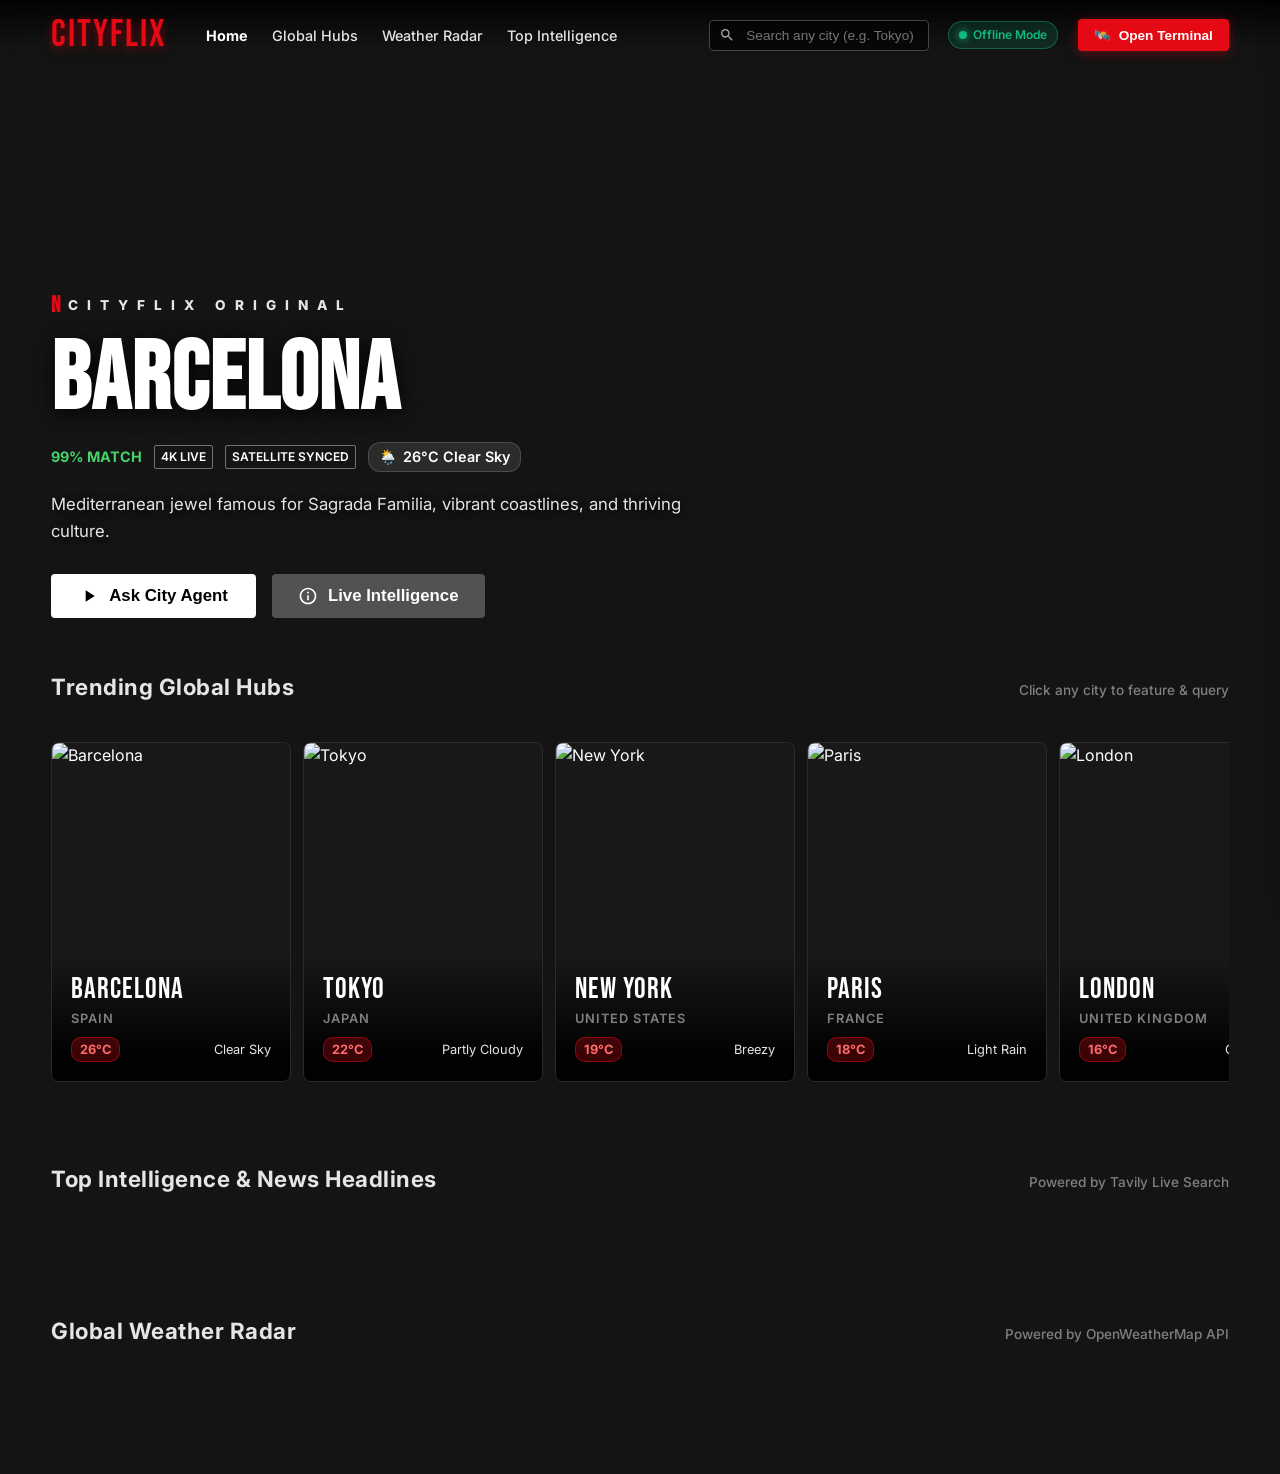
==== index.html @ 08694fcb "Initial commit: Cityflix Netflix-style UI and Agent with Vercel deployment support" ====
<!DOCTYPE html>
<html lang="en">
<head>
    <meta charset="UTF-8">
    <meta name="viewport" content="width=device-width, initial-scale=1.0">
    <title>Cityflix | Global City Intelligence</title>
    <meta name="description" content="Cinematic real-time global city intelligence powered by Groq, OpenWeather, and Tavily.">
    <link rel="stylesheet" href="style.css">
</head>
<body>

    <!-- ====================================================================
         Netflix Top Navigation Bar
         ==================================================================== -->
    <header class="navbar" id="navbar">
        <div class="nav-left">
            <a href="#" class="brand-logo" id="brandLogo">CITYFLIX</a>
            <ul class="nav-links">
                <li><a href="#hero" class="active" id="navHome">Home</a></li>
                <li><a href="#trending-section" id="navCities">Global Hubs</a></li>
                <li><a href="#weather-section" id="navWeather">Weather Radar</a></li>
                <li><a href="#news-section" id="navNews">Top Intelligence</a></li>
            </ul>
        </div>
        <div class="nav-right">
            <div class="search-box">
                <svg viewBox="0 0 24 24"><path d="M15.5 14h-.79l-.28-.27A6.471 6.471 0 0 0 16 9.5 6.5 6.5 0 1 0 9.5 16c1.61 0 3.09-.59 4.23-1.57l.27.28v.79l5 4.99L20.49 19l-4.99-5zm-6 0C7.01 14 5 11.99 5 9.5S7.01 5 9.5 5 14 7.01 14 9.5 11.99 14 9.5 14z"/></svg>
                <input type="text" id="citySearchInput" placeholder="Search any city (e.g. Tokyo)..." autocomplete="off">
            </div>

            <div class="api-status-badge" id="apiStatusBadge">
                <div class="status-dot"></div>
                <span id="apiStatusText">AI Agent Active</span>
            </div>

            <button class="agent-trigger-btn" id="openDrawerBtn">
                <span>🛰️</span>
                <span>Open Terminal</span>
            </button>
        </div>
    </header>

    <!-- ====================================================================
         Cinematic Hero Billboard
         ==================================================================== -->
    <section class="hero-billboard" id="hero">
        <div class="hero-vignette"></div>
        <div class="hero-content">
            <div class="hero-series-badge">
                <span class="red-n">N</span> C I T Y F L I X &nbsp; O R I G I N A L
            </div>
            <h1 class="hero-title" id="heroCityTitle">BARCELONA</h1>
            <div class="hero-meta">
                <span class="meta-match">99% MATCH</span>
                <span class="meta-tag">4K LIVE</span>
                <span class="meta-tag">SATELLITE SYNCED</span>
                <div class="meta-weather" id="heroWeatherBadge">
                    <span>🌦️</span>
                    <span id="heroWeatherText">26°C Clear Sky</span>
                </div>
            </div>
            <p class="hero-synopsis" id="heroSynopsis">
                Catalonia's vibrant capital bathed in Mediterranean sun. Discover live metropolitan weather updates, breaking sports and cultural news, and deep intelligence verified in real-time.
            </p>
            <div class="hero-buttons">
                <button class="btn-play" id="heroAskBtn">
                    <svg width="20" height="20" viewBox="0 0 24 24" fill="currentColor"><path d="M8 5v14l11-7z"/></svg>
                    <span>Ask City Agent</span>
                </button>
                <button class="btn-more-info" id="heroInfoBtn">
                    <svg width="20" height="20" viewBox="0 0 24 24" fill="currentColor"><path d="M11 7h2v2h-2zm0 4h2v6h-2zm1-9C6.48 2 2 6.48 2 12s4.48 10 10 10 10-4.48 10-10S17.52 2 12 2zm0 18c-4.41 0-8-3.59-8-8s3.59-8 8-8 8 3.59 8 8-3.59 8-8 8z"/></svg>
                    <span>Live Intelligence</span>
                </button>
            </div>
        </div>
    </section>

    <!-- ====================================================================
         Netflix Content Rows & Carousels
         ==================================================================== -->
    <main class="main-content">
        
        <!-- Row 1: Trending Global Hubs -->
        <section class="row-section" id="trending-section">
            <div class="row-header">
                <h2 class="row-title">Trending Global Hubs</h2>
                <span class="row-subtitle">Click any city to feature & query</span>
            </div>
            <div class="carousel-track" id="citiesCarousel">
                <!-- Dynamically generated or interactive cards -->
            </div>
        </section>

        <!-- Row 2: Live Intelligence Headlines -->
        <section class="row-section" id="news-section">
            <div class="row-header">
                <h2 class="row-title">Top Intelligence & News Headlines</h2>
                <span class="row-subtitle">Powered by Tavily Live Search</span>
            </div>
            <div class="carousel-track" id="newsCarousel">
                <!-- Dynamically populated news cards -->
            </div>
        </section>

        <!-- Row 3: Global Weather Radar -->
        <section class="row-section" id="weather-section">
            <div class="row-header">
                <h2 class="row-title">Global Weather Radar</h2>
                <span class="row-subtitle">Powered by OpenWeatherMap API</span>
            </div>
            <div class="carousel-track" id="weatherCarousel">
                <!-- Dynamically populated weather cards -->
            </div>
        </section>

    </main>

    <!-- ====================================================================
         Netflix Agent Terminal (Slide-over Drawer)
         ==================================================================== -->
    <div class="agent-drawer-overlay" id="drawerOverlay"></div>

    <aside class="agent-drawer" id="agentDrawer">
        <div class="drawer-header">
            <div class="drawer-title-group">
                <div style="font-size: 1.5rem;">🛰️</div>
                <div>
                    <h3>Cityflix Agent Terminal</h3>
                    <p>Powered by Groq gpt-oss-120b & LangChain</p>
                </div>
            </div>
            <button class="drawer-close-btn" id="closeDrawerBtn">&times;</button>
        </div>

        <div class="drawer-messages" id="drawerMessages">
            <div class="msg-row bot">
                <div class="msg-avatar bot">N</div>
                <div class="msg-bubble">
                    Welcome to <strong>Cityflix Terminal</strong>. I have real-time access to live weather sensors and global news intelligence.<br><br>
                    Ask me about any city in the world (e.g. <em>"What is the weather and top headlines in Tokyo?"</em>).
                </div>
            </div>
        </div>

        <!-- Human in the loop container for pending tool calls -->
        <div id="approvalContainer"></div>

        <div class="drawer-input-area">
            <form class="drawer-form" id="agentChatForm">
                <input type="text" id="agentInput" placeholder="Message Cityflix Agent..." autocomplete="off">
                <button type="submit" id="agentSendBtn">Send</button>
            </form>
        </div>
    </aside>

    <script src="app.js"></script>
</body>
</html>
---- style.css ----
/* ==========================================================================
   CITYFLIX - Modern Netflix-Style Dark Theme Design System
   ========================================================================== */

@import url('https://fonts.googleapis.com/css2?family=Bebas+Neue&family=Inter:wght@300;400;500;600;700;800&display=swap');

:root {
    --netflix-black: #141414;
    --netflix-dark: #0b0b0b;
    --netflix-card: #181818;
    --netflix-card-hover: #222222;
    --netflix-red: #E50914;
    --netflix-red-hover: #f40612;
    --netflix-gray: #808080;
    --netflix-light-gray: #e5e5e5;
    --netflix-border: #2a2a2a;
    --accent-glow: rgba(229, 9, 20, 0.4);
    --font-heading: 'Bebas Neue', Impact, sans-serif;
    --font-body: 'Inter', -apple-system, BlinkMacSystemFont, sans-serif;
}

* {
    box-sizing: border-box;
    margin: 0;
    padding: 0;
}

body {
    background-color: var(--netflix-black);
    color: #ffffff;
    font-family: var(--font-body);
    line-height: 1.5;
    overflow-x: hidden;
    -webkit-font-smoothing: antialiased;
}

/* Custom Sleek Scrollbar */
::-webkit-scrollbar {
    width: 8px;
    height: 8px;
}
::-webkit-scrollbar-track {
    background: #0f0f0f;
}
::-webkit-scrollbar-thumb {
    background: #2e2e2e;
    border-radius: 4px;
}
::-webkit-scrollbar-thumb:hover {
    background: var(--netflix-red);
}

/* ==========================================================================
   Navigation Bar
   ========================================================================== */
.navbar {
    position: fixed;
    top: 0;
    left: 0;
    width: 100%;
    height: 70px;
    padding: 0 4%;
    display: flex;
    align-items: center;
    justify-content: space-between;
    background: linear-gradient(180deg, rgba(0, 0, 0, 0.85) 0%, rgba(20, 20, 20, 0.4) 70%, transparent 100%);
    backdrop-filter: blur(12px);
    -webkit-backdrop-filter: blur(12px);
    z-index: 1000;
    transition: background 0.3s ease;
}

.navbar.scrolled {
    background-color: rgba(20, 20, 20, 0.96);
    box-shadow: 0 2px 20px rgba(0, 0, 0, 0.7);
}

.nav-left {
    display: flex;
    align-items: center;
    gap: 2.5rem;
}

.brand-logo {
    font-family: var(--font-heading);
    font-size: 2.4rem;
    letter-spacing: 2px;
    color: var(--netflix-red);
    text-shadow: 0 2px 10px rgba(229, 9, 20, 0.5);
    cursor: pointer;
    text-decoration: none;
    transition: transform 0.2s ease;
}

.brand-logo:hover {
    transform: scale(1.03);
}

.nav-links {
    display: flex;
    list-style: none;
    gap: 1.5rem;
}

.nav-links a {
    color: #e5e5e5;
    text-decoration: none;
    font-size: 0.9rem;
    font-weight: 500;
    transition: color 0.2s ease;
}

.nav-links a:hover,
.nav-links a.active {
    color: #ffffff;
    font-weight: 700;
}

.nav-right {
    display: flex;
    align-items: center;
    gap: 1.2rem;
}

.search-box {
    position: relative;
    display: flex;
    align-items: center;
}

.search-box input {
    background: rgba(0, 0, 0, 0.6);
    border: 1px solid #444;
    border-radius: 4px;
    padding: 7px 14px 7px 36px;
    color: #fff;
    font-size: 0.85rem;
    width: 220px;
    transition: all 0.3s ease;
}

.search-box input:focus {
    outline: none;
    border-color: var(--netflix-red);
    box-shadow: 0 0 10px rgba(229, 9, 20, 0.4);
    width: 280px;
}

.search-box svg {
    position: absolute;
    left: 10px;
    width: 16px;
    height: 16px;
    fill: #aaa;
}

.api-status-badge {
    display: flex;
    align-items: center;
    gap: 6px;
    font-size: 0.75rem;
    padding: 4px 10px;
    border-radius: 20px;
    background: rgba(16, 185, 129, 0.15);
    border: 1px solid rgba(16, 185, 129, 0.4);
    color: #10b981;
    font-weight: 600;
}

.status-dot {
    width: 8px;
    height: 8px;
    background-color: #10b981;
    border-radius: 50%;
    box-shadow: 0 0 8px #10b981;
    animation: pulse 2s infinite;
}

@keyframes pulse {
    0%, 100% { opacity: 1; }
    50% { opacity: 0.4; }
}

.agent-trigger-btn {
    display: flex;
    align-items: center;
    gap: 8px;
    background-color: var(--netflix-red);
    color: #fff;
    border: none;
    padding: 8px 16px;
    border-radius: 4px;
    font-weight: 700;
    font-size: 0.85rem;
    cursor: pointer;
    box-shadow: 0 2px 12px rgba(229, 9, 20, 0.4);
    transition: all 0.2s ease;
}

.agent-trigger-btn:hover {
    background-color: var(--netflix-red-hover);
    transform: scale(1.04);
}

/* ==========================================================================
   Hero Billboard Section
   ========================================================================== */
.hero-billboard {
    position: relative;
    height: 80vh;
    min-height: 550px;
    width: 100%;
    display: flex;
    align-items: flex-end;
    padding: 0 4% 8% 4%;
    background-size: cover;
    background-position: center;
    background-repeat: no-repeat;
    transition: background-image 0.6s ease-in-out;
}

.hero-vignette {
    position: absolute;
    top: 0;
    left: 0;
    width: 100%;
    height: 100%;
    background: linear-gradient(
        77deg,
        rgba(20, 20, 20, 0.95) 0%,
        rgba(20, 20, 20, 0.7) 45%,
        rgba(20, 20, 20, 0) 80%
    ),
    linear-gradient(
        0deg,
        #141414 0%,
        rgba(20, 20, 20, 0.4) 30%,
        transparent 100%
    );
    pointer-events: none;
}

.hero-content {
    position: relative;
    max-width: 650px;
    z-index: 10;
}

.hero-series-badge {
    display: inline-flex;
    align-items: center;
    gap: 8px;
    font-size: 0.85rem;
    font-weight: 800;
    letter-spacing: 3px;
    color: #e5e5e5;
    text-transform: uppercase;
    margin-bottom: 0.8rem;
}

.hero-series-badge span.red-n {
    color: var(--netflix-red);
    font-family: var(--font-heading);
    font-size: 1.4rem;
    letter-spacing: 0;
}

.hero-title {
    font-family: var(--font-heading);
    font-size: clamp(3.5rem, 8vw, 6rem);
    line-height: 0.95;
    letter-spacing: 1px;
    text-transform: uppercase;
    margin-bottom: 1rem;
    text-shadow: 0 4px 20px rgba(0, 0, 0, 0.9);
}

.hero-meta {
    display: flex;
    align-items: center;
    gap: 12px;
    margin-bottom: 1.2rem;
    font-size: 0.9rem;
    font-weight: 600;
}

.meta-match {
    color: #46d369;
    font-weight: 700;
}

.meta-tag {
    padding: 2px 6px;
    border: 1px solid rgba(255, 255, 255, 0.4);
    font-size: 0.75rem;
    border-radius: 2px;
    color: #fff;
}

.meta-weather {
    display: flex;
    align-items: center;
    gap: 6px;
    background: rgba(255, 255, 255, 0.1);
    padding: 3px 10px;
    border-radius: 12px;
    border: 1px solid rgba(255, 255, 255, 0.15);
}

.hero-synopsis {
    font-size: 1.05rem;
    line-height: 1.6;
    color: #e5e5e5;
    margin-bottom: 1.8rem;
    text-shadow: 0 2px 8px rgba(0, 0, 0, 0.8);
    display: -webkit-box;
    -webkit-line-clamp: 3;
    -webkit-box-orient: vertical;
    overflow: hidden;
}

.hero-buttons {
    display: flex;
    align-items: center;
    gap: 1rem;
}

.btn-play {
    display: inline-flex;
    align-items: center;
    gap: 10px;
    background-color: #ffffff;
    color: #000000;
    padding: 12px 28px;
    font-size: 1.05rem;
    font-weight: 700;
    border-radius: 4px;
    border: none;
    cursor: pointer;
    transition: all 0.2s ease;
}

.btn-play:hover {
    background-color: rgba(255, 255, 255, 0.8);
    transform: scale(1.03);
}

.btn-more-info {
    display: inline-flex;
    align-items: center;
    gap: 10px;
    background-color: rgba(109, 109, 110, 0.7);
    color: #ffffff;
    padding: 12px 26px;
    font-size: 1.05rem;
    font-weight: 600;
    border-radius: 4px;
    border: none;
    cursor: pointer;
    backdrop-filter: blur(8px);
    transition: all 0.2s ease;
}

.btn-more-info:hover {
    background-color: rgba(109, 109, 110, 0.4);
    transform: scale(1.03);
}

/* ==========================================================================
   Content Sections & Carousels
   ========================================================================== */
.main-content {
    position: relative;
    margin-top: -50px;
    z-index: 20;
    padding: 0 4% 4rem 4%;
    display: flex;
    flex-direction: column;
    gap: 3.5rem;
}

.row-section {
    position: relative;
}

.row-header {
    display: flex;
    align-items: baseline;
    justify-content: space-between;
    margin-bottom: 0.9rem;
}

.row-title {
    font-size: 1.4rem;
    font-weight: 700;
    color: #e5e5e5;
    letter-spacing: 0.5px;
}

.row-subtitle {
    font-size: 0.85rem;
    color: var(--netflix-gray);
    font-weight: 500;
}

/* Scroll Container */
.carousel-track {
    display: flex;
    gap: 12px;
    overflow-x: auto;
    overflow-y: hidden;
    padding: 1.5rem 0;
    scroll-behavior: smooth;
    scroll-snap-type: x mandatory;
    scrollbar-width: none;
}

.carousel-track::-webkit-scrollbar {
    display: none;
}

/* Netflix Poster Card */
.city-card {
    flex: 0 0 240px;
    height: 340px;
    position: relative;
    border-radius: 8px;
    overflow: hidden;
    background-color: var(--netflix-card);
    border: 1px solid var(--netflix-border);
    cursor: pointer;
    scroll-snap-align: start;
    transition: all 0.35s cubic-bezier(0.165, 0.84, 0.44, 1);
}

.city-card:hover {
    transform: scale(1.12) translateY(-10px);
    z-index: 50;
    box-shadow: 0 16px 36px rgba(0, 0, 0, 0.9), 0 0 20px rgba(229, 9, 20, 0.3);
    border-color: rgba(229, 9, 20, 0.6);
}

.city-card-img {
    width: 100%;
    height: 100%;
    object-fit: cover;
    transition: filter 0.3s ease;
}

.city-card:hover .city-card-img {
    filter: brightness(0.65);
}

.city-card-overlay {
    position: absolute;
    bottom: 0;
    left: 0;
    width: 100%;
    padding: 1.2rem;
    background: linear-gradient(180deg, transparent 0%, rgba(0, 0, 0, 0.95) 80%);
    display: flex;
    flex-direction: column;
    justify-content: flex-end;
}

.city-card-name {
    font-family: var(--font-heading);
    font-size: 1.8rem;
    letter-spacing: 1px;
    line-height: 1.1;
    color: #fff;
    margin-bottom: 4px;
}

.city-card-country {
    font-size: 0.8rem;
    color: var(--netflix-gray);
    font-weight: 600;
    text-transform: uppercase;
    letter-spacing: 1px;
    margin-bottom: 8px;
}

.city-card-stats {
    display: flex;
    align-items: center;
    justify-content: space-between;
    font-size: 0.8rem;
    color: #e5e5e5;
}

.card-temp-pill {
    background: rgba(229, 9, 20, 0.25);
    border: 1px solid rgba(229, 9, 20, 0.5);
    color: #ff6b6b;
    padding: 2px 8px;
    border-radius: 10px;
    font-weight: 700;
}

/* News Headline Card */
.news-card {
    flex: 0 0 320px;
    height: 200px;
    background: linear-gradient(145deg, #1f1f1f, #121212);
    border: 1px solid var(--netflix-border);
    border-radius: 8px;
    padding: 1.2rem;
    display: flex;
    flex-direction: column;
    justify-content: space-between;
    cursor: pointer;
    scroll-snap-align: start;
    transition: all 0.3s ease;
}

.news-card:hover {
    transform: translateY(-6px);
    border-color: var(--netflix-red);
    box-shadow: 0 10px 24px rgba(0, 0, 0, 0.7);
}

.news-card-badge {
    font-size: 0.75rem;
    color: var(--netflix-red);
    font-weight: 700;
    letter-spacing: 1px;
    text-transform: uppercase;
    display: flex;
    align-items: center;
    gap: 6px;
}

.news-card-title {
    font-size: 1.05rem;
    font-weight: 600;
    line-height: 1.4;
    color: #ffffff;
    display: -webkit-box;
    -webkit-line-clamp: 3;
    -webkit-box-orient: vertical;
    overflow: hidden;
}

.news-card-footer {
    display: flex;
    align-items: center;
    justify-content: space-between;
    font-size: 0.75rem;
    color: #888;
}

/* Weather Radar Cards */
.weather-card {
    flex: 0 0 280px;
    background: linear-gradient(145deg, #1b1b1b, #111111);
    border: 1px solid var(--netflix-border);
    border-radius: 8px;
    padding: 1.4rem;
    display: flex;
    flex-direction: column;
    gap: 12px;
    scroll-snap-align: start;
    transition: all 0.3s ease;
}

.weather-card:hover {
    border-color: #38bdf8;
    transform: translateY(-5px);
    box-shadow: 0 10px 25px rgba(56, 189, 248, 0.15);
}

.weather-header {
    display: flex;
    justify-content: space-between;
    align-items: center;
}

.weather-city {
    font-size: 1.2rem;
    font-weight: 700;
}

.weather-condition {
    font-size: 0.85rem;
    color: #94a3b8;
}

.weather-temp-huge {
    font-size: 2.6rem;
    font-weight: 800;
    line-height: 1;
    color: #ffffff;
}

.weather-details-grid {
    display: grid;
    grid-template-columns: 1fr 1fr;
    gap: 8px;
    font-size: 0.78rem;
    color: #888;
    margin-top: 4px;
    padding-top: 8px;
    border-top: 1px solid rgba(255, 255, 255, 0.08);
}

/* ==========================================================================
   Agent Terminal (Netflix Slide-Over Drawer)
   ========================================================================== */
.agent-drawer-overlay {
    position: fixed;
    top: 0;
    left: 0;
    width: 100%;
    height: 100%;
    background: rgba(0, 0, 0, 0.75);
    backdrop-filter: blur(8px);
    z-index: 2000;
    opacity: 0;
    visibility: hidden;
    transition: all 0.3s ease;
}

.agent-drawer-overlay.open {
    opacity: 1;
    visibility: visible;
}

.agent-drawer {
    position: fixed;
    top: 0;
    right: -580px;
    width: 540px;
    max-width: 95vw;
    height: 100%;
    background-color: #121212;
    border-left: 1px solid var(--netflix-border);
    box-shadow: -10px 0 35px rgba(0, 0, 0, 0.9);
    z-index: 2100;
    display: flex;
    flex-direction: column;
    transition: right 0.35s cubic-bezier(0.165, 0.84, 0.44, 1);
}

.agent-drawer.open {
    right: 0;
}

.drawer-header {
    padding: 1.2rem 1.6rem;
    border-bottom: 1px solid var(--netflix-border);
    display: flex;
    align-items: center;
    justify-content: space-between;
    background: rgba(20, 20, 20, 0.8);
}

.drawer-title-group {
    display: flex;
    align-items: center;
    gap: 12px;
}

.drawer-title-group h3 {
    font-size: 1.25rem;
    font-weight: 700;
    margin: 0;
}

.drawer-title-group p {
    font-size: 0.8rem;
    color: var(--netflix-gray);
    margin: 0;
}

.drawer-close-btn {
    background: none;
    border: none;
    color: #fff;
    font-size: 1.6rem;
    cursor: pointer;
    line-height: 1;
    transition: color 0.2s;
}

.drawer-close-btn:hover {
    color: var(--netflix-red);
}

/* Chat Messages Stream */
.drawer-messages {
    flex: 1;
    padding: 1.4rem;
    overflow-y: auto;
    display: flex;
    flex-direction: column;
    gap: 1.2rem;
}

.msg-row {
    display: flex;
    gap: 12px;
    max-width: 88%;
}

.msg-row.user {
    align-self: flex-end;
    flex-direction: row-reverse;
}

.msg-avatar {
    width: 34px;
    height: 34px;
    border-radius: 4px;
    display: flex;
    align-items: center;
    justify-content: center;
    font-weight: 800;
    font-size: 0.9rem;
    flex-shrink: 0;
}

.msg-avatar.bot {
    background-color: var(--netflix-red);
    color: #ffffff;
    font-family: var(--font-heading);
}

.msg-avatar.user {
    background-color: #3b82f6;
    color: #ffffff;
}

.msg-bubble {
    background-color: #1e1e1e;
    border: 1px solid var(--netflix-border);
    padding: 12px 16px;
    border-radius: 8px;
    font-size: 0.92rem;
    line-height: 1.6;
    color: #e5e5e5;
}

.msg-row.user .msg-bubble {
    background-color: #2b2b2b;
    border-color: #444;
    color: #ffffff;
}

.msg-bubble pre, .msg-bubble code {
    background: #111;
    padding: 2px 6px;
    border-radius: 4px;
    font-family: monospace;
    font-size: 0.85em;
}

/* Human-in-the-Loop Confirmation Card */
.approval-card {
    background: rgba(229, 9, 20, 0.08);
    border: 1px solid rgba(229, 9, 20, 0.5);
    border-radius: 8px;
    padding: 1.2rem;
    margin: 0.5rem 0;
    animation: fadeIn 0.3s ease;
}

@keyframes fadeIn {
    from { opacity: 0; transform: translateY(6px); }
    to { opacity: 1; transform: translateY(0); }
}

.approval-title {
    display: flex;
    align-items: center;
    gap: 8px;
    font-size: 0.95rem;
    font-weight: 700;
    color: var(--netflix-red);
    margin-bottom: 8px;
}

.approval-details {
    font-size: 0.85rem;
    color: #ccc;
    background: rgba(0, 0, 0, 0.4);
    padding: 8px 12px;
    border-radius: 4px;
    margin-bottom: 12px;
    font-family: monospace;
}

.approval-actions {
    display: flex;
    gap: 10px;
}

.btn-approve {
    background-color: var(--netflix-red);
    color: #fff;
    border: none;
    padding: 8px 16px;
    font-size: 0.85rem;
    font-weight: 700;
    border-radius: 4px;
    cursor: pointer;
    transition: background 0.2s;
}

.btn-approve:hover {
    background-color: var(--netflix-red-hover);
}

.btn-deny {
    background-color: #2e2e2e;
    color: #fff;
    border: none;
    padding: 8px 16px;
    font-size: 0.85rem;
    font-weight: 600;
    border-radius: 4px;
    cursor: pointer;
    transition: background 0.2s;
}

.btn-deny:hover {
    background-color: #3e3e3e;
}

/* Tool execution details card in message stream */
.tool-result-box {
    background: rgba(255, 255, 255, 0.04);
    border-left: 3px solid #38bdf8;
    padding: 8px 12px;
    border-radius: 0 4px 4px 0;
    font-size: 0.82rem;
    color: #94a3b8;
    margin: 6px 0;
}

/* Drawer Input Area */
.drawer-input-area {
    padding: 1.2rem 1.6rem;
    border-top: 1px solid var(--netflix-border);
    background: #181818;
}

.drawer-form {
    display: flex;
    gap: 10px;
}

.drawer-form input {
    flex: 1;
    background: #242424;
    border: 1px solid #383838;
    border-radius: 4px;
    padding: 12px 16px;
    color: #fff;
    font-size: 0.92rem;
    outline: none;
    transition: border 0.2s;
}

.drawer-form input:focus {
    border-color: var(--netflix-red);
}

.drawer-form button {
    background: var(--netflix-red);
    color: #fff;
    border: none;
    border-radius: 4px;
    padding: 0 20px;
    font-weight: 700;
    cursor: pointer;
    transition: background 0.2s;
}

.drawer-form button:hover {
    background: var(--netflix-red-hover);
}

/* Loading Dots Animation */
.typing-indicator {
    display: inline-flex;
    gap: 4px;
    align-items: center;
    padding: 6px 10px;
}

.typing-dot {
    width: 6px;
    height: 6px;
    background: #aaa;
    border-radius: 50%;
    animation: typingBounce 1.4s infinite ease-in-out both;
}

.typing-dot:nth-child(1) { animation-delay: -0.32s; }
.typing-dot:nth-child(2) { animation-delay: -0.16s; }

@keyframes typingBounce {
    0%, 80%, 100% { transform: scale(0); }
    40% { transform: scale(1); }
}

/* Responsive adjustments */
@media (max-width: 768px) {
    .nav-links { display: none; }
    .search-box input { width: 140px; }
    .search-box input:focus { width: 180px; }
    .hero-title { font-size: 3.2rem; }
    .agent-drawer { width: 100%; right: -100%; }
}
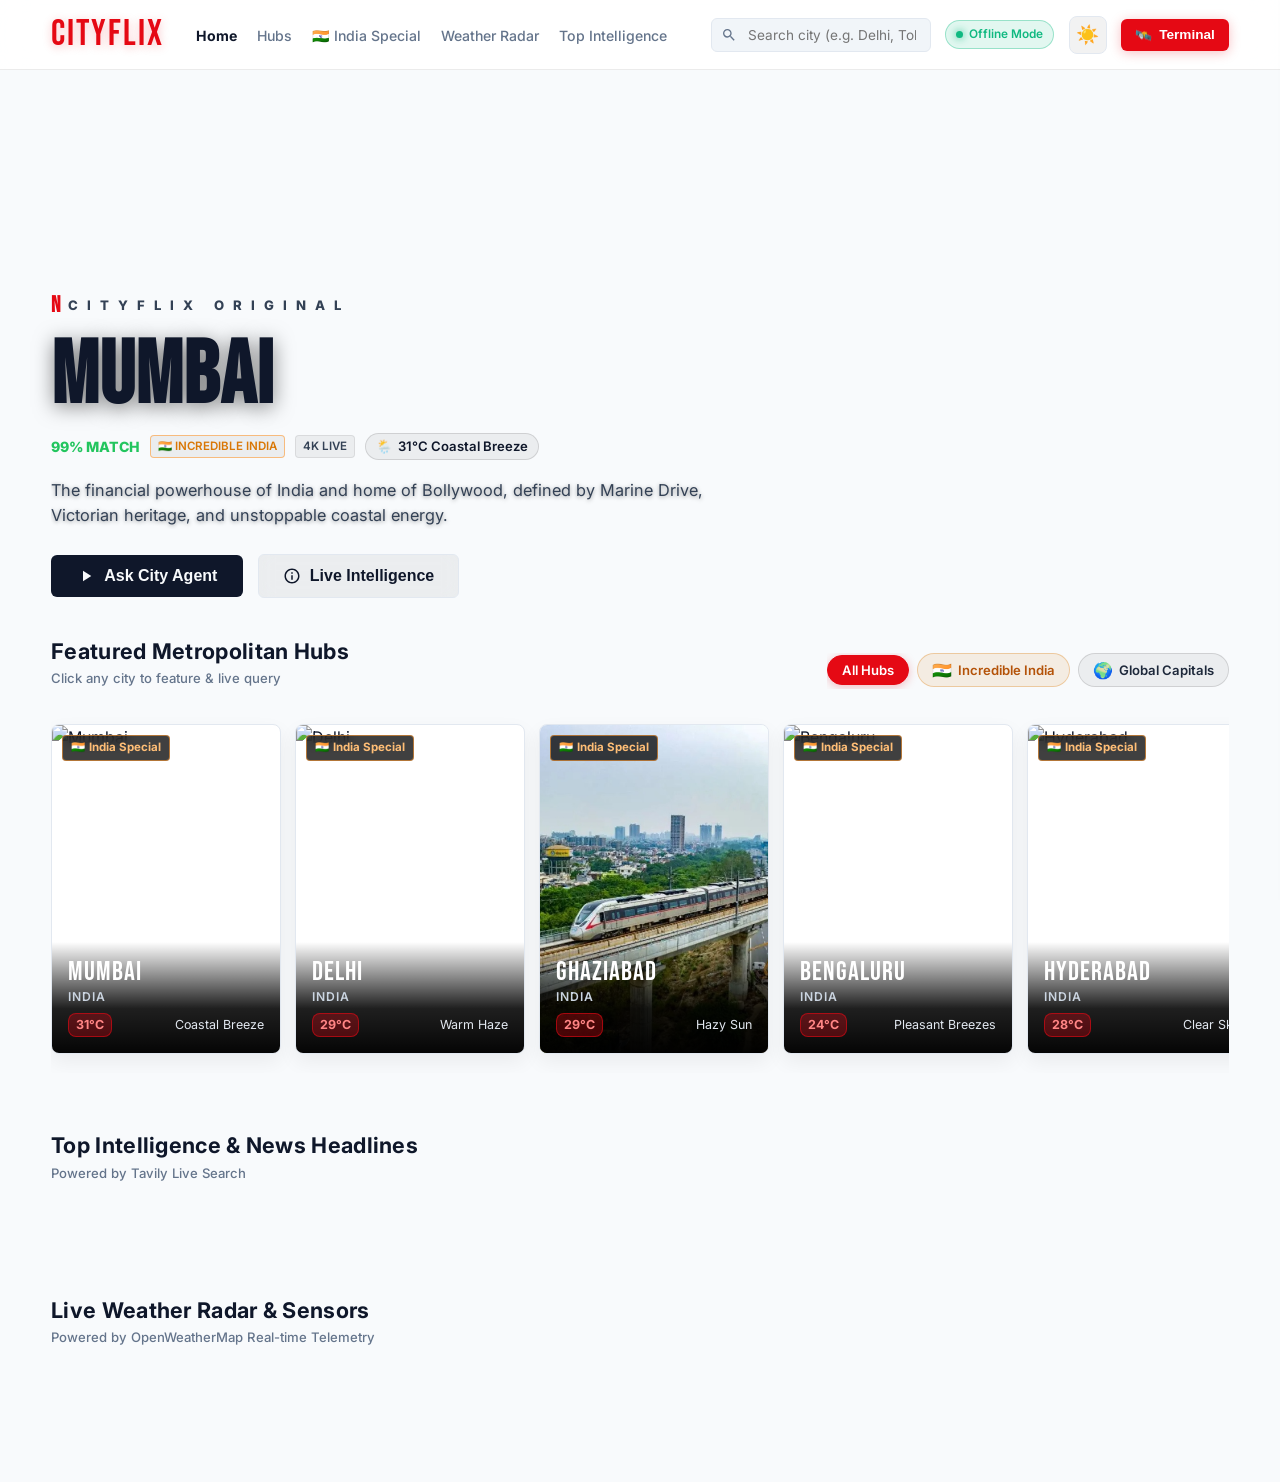
==== commit ceeb1c5e: "Add Ghaziabad with RRTS image, dark/light mode toggle, mobile & tablet responsiveness, and Indian ci" ====
--- a/index.html
+++ b/index.html
@@ -1,10 +1,28 @@
 <!DOCTYPE html>
-<html lang="en">
+<html lang="en" data-theme="dark">
 <head>
     <meta charset="UTF-8">
-    <meta name="viewport" content="width=device-width, initial-scale=1.0">
-    <title>Cityflix | Global City Intelligence</title>
-    <meta name="description" content="Cinematic real-time global city intelligence powered by Groq, OpenWeather, and Tavily.">
+    <meta name="viewport" content="width=device-width, initial-scale=1.0, viewport-fit=cover">
+    <title>Cityflix | Global & Indian City Intelligence</title>
+    <meta name="description" content="Cinematic real-time global and Indian city intelligence powered by Groq, OpenWeather, and Tavily.">
+    <meta name="color-scheme" content="dark light">
+    <meta name="theme-color" content="#141414" id="metaThemeColor">
+    <script>
+        // Immediate theme restoration to prevent FOUC
+        (function() {
+            try {
+                var savedTheme = localStorage.getItem("cityflix_theme");
+                if (!savedTheme) {
+                    savedTheme = window.matchMedia && window.matchMedia("(prefers-color-scheme: light)").matches ? "light" : "dark";
+                }
+                document.documentElement.setAttribute("data-theme", savedTheme);
+                var metaColor = document.getElementById("metaThemeColor");
+                if (metaColor) {
+                    metaColor.setAttribute("content", savedTheme === "light" ? "#f8fafc" : "#141414");
+                }
+            } catch (e) {}
+        })();
+    </script>
     <link rel="stylesheet" href="style.css">
 </head>
 <body>
@@ -17,25 +35,35 @@
             <a href="#" class="brand-logo" id="brandLogo">CITYFLIX</a>
             <ul class="nav-links">
                 <li><a href="#hero" class="active" id="navHome">Home</a></li>
-                <li><a href="#trending-section" id="navCities">Global Hubs</a></li>
+                <li><a href="#trending-section" id="navCities">Hubs</a></li>
+                <li><a href="#trending-section" id="navIndia" data-filter-click="india">🇮🇳 India Special</a></li>
                 <li><a href="#weather-section" id="navWeather">Weather Radar</a></li>
                 <li><a href="#news-section" id="navNews">Top Intelligence</a></li>
             </ul>
         </div>
         <div class="nav-right">
-            <div class="search-box">
-                <svg viewBox="0 0 24 24"><path d="M15.5 14h-.79l-.28-.27A6.471 6.471 0 0 0 16 9.5 6.5 6.5 0 1 0 9.5 16c1.61 0 3.09-.59 4.23-1.57l.27.28v.79l5 4.99L20.49 19l-4.99-5zm-6 0C7.01 14 5 11.99 5 9.5S7.01 5 9.5 5 14 7.01 14 9.5 11.99 14 9.5 14z"/></svg>
-                <input type="text" id="citySearchInput" placeholder="Search any city (e.g. Tokyo)..." autocomplete="off">
-            </div>
-
-            <div class="api-status-badge" id="apiStatusBadge">
+            <div class="search-box" id="searchBoxWrapper">
+                <svg viewBox="0 0 24 24" aria-hidden="true"><path d="M15.5 14h-.79l-.28-.27A6.471 6.471 0 0 0 16 9.5 6.5 6.5 0 1 0 9.5 16c1.61 0 3.09-.59 4.23-1.57l.27.28v.79l5 4.99L20.49 19l-4.99-5zm-6 0C7.01 14 5 11.99 5 9.5S7.01 5 9.5 5 14 7.01 14 9.5 11.99 14 9.5 14z"/></svg>
+                <input type="text" id="citySearchInput" placeholder="Search city (e.g. Delhi, Tokyo)..." autocomplete="off" aria-label="Search city">
+            </div>
+
+            <div class="api-status-badge" id="apiStatusBadge" title="Backend Agent Connectivity">
                 <div class="status-dot"></div>
                 <span id="apiStatusText">AI Agent Active</span>
             </div>
 
-            <button class="agent-trigger-btn" id="openDrawerBtn">
+            <!-- Dark / Light Mode Toggle Button -->
+            <button class="theme-toggle-btn" id="themeToggleBtn" aria-label="Toggle dark and light mode" title="Switch between Dark and Light mode">
+                <div class="theme-icon-track">
+                    <span class="theme-icon moon-icon">🌙</span>
+                    <span class="theme-icon sun-icon">☀️</span>
+                </div>
+            </button>
+
+            <!-- Agent Terminal Trigger -->
+            <button class="agent-trigger-btn" id="openDrawerBtn" aria-label="Open AI Terminal">
                 <span>🛰️</span>
-                <span>Open Terminal</span>
+                <span class="btn-text">Terminal</span>
             </button>
         </div>
     </header>
@@ -52,8 +80,8 @@
             <h1 class="hero-title" id="heroCityTitle">BARCELONA</h1>
             <div class="hero-meta">
                 <span class="meta-match">99% MATCH</span>
+                <span class="meta-tag" id="heroRegionTag">GLOBAL HUB</span>
                 <span class="meta-tag">4K LIVE</span>
-                <span class="meta-tag">SATELLITE SYNCED</span>
                 <div class="meta-weather" id="heroWeatherBadge">
                     <span>🌦️</span>
                     <span id="heroWeatherText">26°C Clear Sky</span>
@@ -64,11 +92,11 @@
             </p>
             <div class="hero-buttons">
                 <button class="btn-play" id="heroAskBtn">
-                    <svg width="20" height="20" viewBox="0 0 24 24" fill="currentColor"><path d="M8 5v14l11-7z"/></svg>
+                    <svg width="18" height="18" viewBox="0 0 24 24" fill="currentColor"><path d="M8 5v14l11-7z"/></svg>
                     <span>Ask City Agent</span>
                 </button>
                 <button class="btn-more-info" id="heroInfoBtn">
-                    <svg width="20" height="20" viewBox="0 0 24 24" fill="currentColor"><path d="M11 7h2v2h-2zm0 4h2v6h-2zm1-9C6.48 2 2 6.48 2 12s4.48 10 10 10 10-4.48 10-10S17.52 2 12 2zm0 18c-4.41 0-8-3.59-8-8s3.59-8 8-8 8 3.59 8 8-3.59 8-8 8z"/></svg>
+                    <svg width="18" height="18" viewBox="0 0 24 24" fill="currentColor"><path d="M11 7h2v2h-2zm0 4h2v6h-2zm1-9C6.48 2 2 6.48 2 12s4.48 10 10 10 10-4.48 10-10S17.52 2 12 2zm0 18c-4.41 0-8-3.59-8-8s3.59-8 8-8 8 3.59 8 8-3.59 8-8 8z"/></svg>
                     <span>Live Intelligence</span>
                 </button>
             </div>
@@ -80,64 +108,120 @@
          ==================================================================== -->
     <main class="main-content">
         
-        <!-- Row 1: Trending Global Hubs -->
+        <!-- Row 1: Featured Hubs with Category Filter -->
         <section class="row-section" id="trending-section">
             <div class="row-header">
-                <h2 class="row-title">Trending Global Hubs</h2>
-                <span class="row-subtitle">Click any city to feature & query</span>
-            </div>
-            <div class="carousel-track" id="citiesCarousel">
-                <!-- Dynamically generated or interactive cards -->
+                <div class="row-header-title-group">
+                    <h2 class="row-title" id="trendingRowTitle">Featured Metropolitan Hubs</h2>
+                    <span class="row-subtitle">Click any city to feature & live query</span>
+                </div>
+
+                <!-- Indian & Global Filter Pills -->
+                <div class="category-tabs" id="cityCategoryTabs" role="tablist" aria-label="City categories">
+                    <button class="category-tab active" data-category="all" role="tab" aria-selected="true">All Hubs</button>
+                    <button class="category-tab india-tab" data-category="india" role="tab" aria-selected="false">
+                        <span class="tab-flag">🇮🇳</span> Incredible India
+                    </button>
+                    <button class="category-tab" data-category="global" role="tab" aria-selected="false">
+                        <span class="tab-flag">🌍</span> Global Capitals
+                    </button>
+                </div>
+            </div>
+
+            <div class="carousel-wrapper">
+                <button class="carousel-nav-btn prev" id="citiesCarouselPrev" aria-label="Previous cities">&#8249;</button>
+                <div class="carousel-track" id="citiesCarousel" tabindex="0" role="region" aria-label="City Hubs">
+                    <!-- Dynamically generated interactive cards -->
+                </div>
+                <button class="carousel-nav-btn next" id="citiesCarouselNext" aria-label="Next cities">&#8250;</button>
             </div>
         </section>
 
         <!-- Row 2: Live Intelligence Headlines -->
         <section class="row-section" id="news-section">
             <div class="row-header">
-                <h2 class="row-title">Top Intelligence & News Headlines</h2>
-                <span class="row-subtitle">Powered by Tavily Live Search</span>
-            </div>
-            <div class="carousel-track" id="newsCarousel">
-                <!-- Dynamically populated news cards -->
+                <div class="row-header-title-group">
+                    <h2 class="row-title">Top Intelligence & News Headlines</h2>
+                    <span class="row-subtitle">Powered by Tavily Live Search</span>
+                </div>
+            </div>
+            <div class="carousel-wrapper">
+                <button class="carousel-nav-btn prev" id="newsCarouselPrev" aria-label="Previous headlines">&#8249;</button>
+                <div class="carousel-track" id="newsCarousel" tabindex="0" role="region" aria-label="News Headlines">
+                    <!-- Dynamically populated news cards -->
+                </div>
+                <button class="carousel-nav-btn next" id="newsCarouselNext" aria-label="Next headlines">&#8250;</button>
             </div>
         </section>
 
         <!-- Row 3: Global Weather Radar -->
         <section class="row-section" id="weather-section">
             <div class="row-header">
-                <h2 class="row-title">Global Weather Radar</h2>
-                <span class="row-subtitle">Powered by OpenWeatherMap API</span>
-            </div>
-            <div class="carousel-track" id="weatherCarousel">
-                <!-- Dynamically populated weather cards -->
+                <div class="row-header-title-group">
+                    <h2 class="row-title">Live Weather Radar & Sensors</h2>
+                    <span class="row-subtitle">Powered by OpenWeatherMap Real-time Telemetry</span>
+                </div>
+            </div>
+            <div class="carousel-wrapper">
+                <button class="carousel-nav-btn prev" id="weatherCarouselPrev" aria-label="Previous weather">&#8249;</button>
+                <div class="carousel-track" id="weatherCarousel" tabindex="0" role="region" aria-label="Weather Radar">
+                    <!-- Dynamically populated weather cards -->
+                </div>
+                <button class="carousel-nav-btn next" id="weatherCarouselNext" aria-label="Next weather">&#8250;</button>
             </div>
         </section>
 
     </main>
 
     <!-- ====================================================================
+         Mobile Bottom Navigation Bar (App Experience)
+         ==================================================================== -->
+    <nav class="mobile-bottom-nav" id="mobileBottomNav" aria-label="Mobile Navigation">
+        <a href="#hero" class="mob-nav-item active" id="mobNavHome">
+            <span class="mob-icon">🏠</span>
+            <span class="mob-label">Home</span>
+        </a>
+        <a href="#trending-section" class="mob-nav-item" id="mobNavIndia">
+            <span class="mob-icon">🇮🇳</span>
+            <span class="mob-label">India</span>
+        </a>
+        <a href="#trending-section" class="mob-nav-item" id="mobNavHubs">
+            <span class="mob-icon">🌐</span>
+            <span class="mob-label">Hubs</span>
+        </a>
+        <a href="#weather-section" class="mob-nav-item" id="mobNavWeather">
+            <span class="mob-icon">🌦️</span>
+            <span class="mob-label">Radar</span>
+        </a>
+        <button class="mob-nav-item mob-terminal-btn" id="mobNavTerminal">
+            <span class="mob-icon">🛰️</span>
+            <span class="mob-label">Terminal</span>
+        </button>
+    </nav>
+
+    <!-- ====================================================================
          Netflix Agent Terminal (Slide-over Drawer)
          ==================================================================== -->
     <div class="agent-drawer-overlay" id="drawerOverlay"></div>
 
-    <aside class="agent-drawer" id="agentDrawer">
+    <aside class="agent-drawer" id="agentDrawer" role="dialog" aria-modal="true" aria-labelledby="drawerTitle">
         <div class="drawer-header">
             <div class="drawer-title-group">
-                <div style="font-size: 1.5rem;">🛰️</div>
+                <div class="drawer-icon">🛰️</div>
                 <div>
-                    <h3>Cityflix Agent Terminal</h3>
-                    <p>Powered by Groq gpt-oss-120b & LangChain</p>
-                </div>
-            </div>
-            <button class="drawer-close-btn" id="closeDrawerBtn">&times;</button>
+                    <h3 id="drawerTitle">Cityflix Terminal</h3>
+                    <p>Groq gpt-oss-120b & LangChain Intelligence</p>
+                </div>
+            </div>
+            <button class="drawer-close-btn" id="closeDrawerBtn" aria-label="Close Agent Terminal">&times;</button>
         </div>
 
         <div class="drawer-messages" id="drawerMessages">
             <div class="msg-row bot">
                 <div class="msg-avatar bot">N</div>
                 <div class="msg-bubble">
-                    Welcome to <strong>Cityflix Terminal</strong>. I have real-time access to live weather sensors and global news intelligence.<br><br>
-                    Ask me about any city in the world (e.g. <em>"What is the weather and top headlines in Tokyo?"</em>).
+                    Welcome to <strong>Cityflix Terminal</strong>. I have real-time access to live weather telemetry and global news intelligence.<br><br>
+                    Ask me about any city in India or across the globe (e.g. <em>"What is the weather and latest tech news in Bengaluru?"</em> or <em>"Provide a live briefing on Delhi"</em>).
                 </div>
             </div>
         </div>
@@ -147,7 +231,7 @@
 
         <div class="drawer-input-area">
             <form class="drawer-form" id="agentChatForm">
-                <input type="text" id="agentInput" placeholder="Message Cityflix Agent..." autocomplete="off">
+                <input type="text" id="agentInput" placeholder="Message Cityflix Agent..." autocomplete="off" aria-label="Chat input">
                 <button type="submit" id="agentSendBtn">Send</button>
             </form>
         </div>
--- a/style.css
+++ b/style.css
@@ -1,49 +1,162 @@
 /* ==========================================================================
-   CITYFLIX - Modern Netflix-Style Dark Theme Design System
+   CITYFLIX - Cinematic Intelligence Design System
+   Modern Netflix-Style Dark / Light Theme with Full Mobile & Tablet Responsiveness
    ========================================================================== */
 
 @import url('https://fonts.googleapis.com/css2?family=Bebas+Neue&family=Inter:wght@300;400;500;600;700;800&display=swap');
 
-:root {
-    --netflix-black: #141414;
-    --netflix-dark: #0b0b0b;
-    --netflix-card: #181818;
-    --netflix-card-hover: #222222;
+/* ==========================================================================
+   Theme Color Tokens
+   ========================================================================== */
+:root, [data-theme="dark"] {
+    --color-scheme: dark;
     --netflix-red: #E50914;
     --netflix-red-hover: #f40612;
-    --netflix-gray: #808080;
-    --netflix-light-gray: #e5e5e5;
-    --netflix-border: #2a2a2a;
-    --accent-glow: rgba(229, 9, 20, 0.4);
-    --font-heading: 'Bebas Neue', Impact, sans-serif;
-    --font-body: 'Inter', -apple-system, BlinkMacSystemFont, sans-serif;
-}
-
-* {
+    --netflix-red-subtle: rgba(229, 9, 20, 0.15);
+    --netflix-red-glow: rgba(229, 9, 20, 0.45);
+    
+    --bg-primary: #141414;
+    --bg-secondary: #0e0e0e;
+    --bg-card: #181818;
+    --bg-card-hover: #222222;
+    --bg-card-gradient: linear-gradient(145deg, #1f1f1f, #121212);
+    --bg-weather-gradient: linear-gradient(145deg, #1a1e26, #10141b);
+    --bg-navbar: rgba(20, 20, 20, 0.85);
+    --bg-navbar-scrolled: rgba(18, 18, 18, 0.98);
+    --bg-drawer: #121212;
+    --bg-drawer-header: rgba(20, 20, 20, 0.95);
+    --bg-input: #202020;
+    
+    --text-primary: #ffffff;
+    --text-secondary: #e5e5e5;
+    --text-muted: #94a3b8;
+    --text-subtle: #64748b;
+    
+    --border-color: #2a2a2a;
+    --border-light: rgba(255, 255, 255, 0.12);
+    --border-highlight: rgba(229, 9, 20, 0.5);
+    
+    --pill-bg: rgba(255, 255, 255, 0.08);
+    --pill-border: rgba(255, 255, 255, 0.15);
+    --pill-text: #e2e8f0;
+    
+    --hero-vignette-1: linear-gradient(77deg, rgba(20, 20, 20, 0.95) 0%, rgba(20, 20, 20, 0.72) 48%, rgba(20, 20, 20, 0.15) 85%);
+    --hero-vignette-2: linear-gradient(0deg, #141414 0%, rgba(20, 20, 20, 0.5) 30%, transparent 100%);
+    
+    --card-shadow: 0 14px 28px rgba(0, 0, 0, 0.8);
+    --card-shadow-hover: 0 20px 40px rgba(0, 0, 0, 0.95);
+    --bubble-bot-bg: #1e1e1e;
+    --bubble-bot-text: #f1f5f9;
+    --bubble-user-bg: #2a2d34;
+    --bubble-user-text: #ffffff;
+    
+    --scrollbar-thumb: #2f2f2f;
+    --scrollbar-track: #0f0f0f;
+    
+    --india-accent: #ff9933;
+    --india-green: #138808;
+    --india-pill-bg: rgba(255, 153, 51, 0.12);
+    --india-pill-border: rgba(255, 153, 51, 0.35);
+    --india-pill-text: #ffb066;
+    
+    --bottom-nav-bg: rgba(18, 18, 18, 0.92);
+}
+
+[data-theme="light"] {
+    --color-scheme: light;
+    --netflix-red: #E50914;
+    --netflix-red-hover: #c40811;
+    --netflix-red-subtle: rgba(229, 9, 20, 0.08);
+    --netflix-red-glow: rgba(229, 9, 20, 0.25);
+    
+    --bg-primary: #f8fafc;
+    --bg-secondary: #ffffff;
+    --bg-card: #ffffff;
+    --bg-card-hover: #f1f5f9;
+    --bg-card-gradient: linear-gradient(145deg, #ffffff, #f8fafc);
+    --bg-weather-gradient: linear-gradient(145deg, #ffffff, #f0f7ff);
+    --bg-navbar: rgba(255, 255, 255, 0.88);
+    --bg-navbar-scrolled: rgba(255, 255, 255, 0.98);
+    --bg-drawer: #ffffff;
+    --bg-drawer-header: rgba(248, 250, 252, 0.95);
+    --bg-input: #f1f5f9;
+    
+    --text-primary: #0f172a;
+    --text-secondary: #334155;
+    --text-muted: #64748b;
+    --text-subtle: #94a3b8;
+    
+    --border-color: #e2e8f0;
+    --border-light: rgba(0, 0, 0, 0.08);
+    --border-highlight: rgba(229, 9, 20, 0.4);
+    
+    --pill-bg: rgba(0, 0, 0, 0.05);
+    --pill-border: rgba(0, 0, 0, 0.12);
+    --pill-text: #1e293b;
+    
+    --hero-vignette-1: linear-gradient(77deg, rgba(248, 250, 252, 0.97) 0%, rgba(248, 250, 252, 0.85) 50%, rgba(248, 250, 252, 0.25) 85%);
+    --hero-vignette-2: linear-gradient(0deg, #f8fafc 0%, rgba(248, 250, 252, 0.6) 35%, transparent 100%);
+    
+    --card-shadow: 0 8px 20px rgba(0, 0, 0, 0.06);
+    --card-shadow-hover: 0 16px 32px rgba(0, 0, 0, 0.12);
+    --bubble-bot-bg: #f1f5f9;
+    --bubble-bot-text: #0f172a;
+    --bubble-user-bg: #e2e8f0;
+    --bubble-user-text: #0f172a;
+    
+    --scrollbar-thumb: #cbd5e1;
+    --scrollbar-track: #f8fafc;
+    
+    --india-accent: #d97706;
+    --india-green: #15803d;
+    --india-pill-bg: rgba(217, 119, 6, 0.1);
+    --india-pill-border: rgba(217, 119, 6, 0.3);
+    --india-pill-text: #b45309;
+    
+    --bottom-nav-bg: rgba(255, 255, 255, 0.94);
+}
+
+/* ==========================================================================
+   CSS Reset & Base Rules
+   ========================================================================== */
+*, *::before, *::after {
     box-sizing: border-box;
     margin: 0;
     padding: 0;
 }
 
+:root {
+    --font-heading: 'Bebas Neue', Impact, sans-serif;
+    --font-body: 'Inter', -apple-system, BlinkMacSystemFont, 'Segoe UI', Roboto, sans-serif;
+}
+
+html {
+    scroll-behavior: smooth;
+    color-scheme: var(--color-scheme);
+}
+
 body {
-    background-color: var(--netflix-black);
-    color: #ffffff;
+    background-color: var(--bg-primary);
+    color: var(--text-primary);
     font-family: var(--font-body);
     line-height: 1.5;
     overflow-x: hidden;
     -webkit-font-smoothing: antialiased;
-}
-
-/* Custom Sleek Scrollbar */
+    -moz-osx-font-smoothing: grayscale;
+    transition: background-color 0.3s ease, color 0.3s ease;
+    padding-bottom: env(safe-area-inset-bottom);
+}
+
+/* Custom Scrollbar */
 ::-webkit-scrollbar {
     width: 8px;
     height: 8px;
 }
 ::-webkit-scrollbar-track {
-    background: #0f0f0f;
+    background: var(--scrollbar-track);
 }
 ::-webkit-scrollbar-thumb {
-    background: #2e2e2e;
+    background: var(--scrollbar-thumb);
     border-radius: 4px;
 }
 ::-webkit-scrollbar-thumb:hover {
@@ -51,7 +164,7 @@
 }
 
 /* ==========================================================================
-   Navigation Bar
+   Netflix Top Navigation Bar
    ========================================================================== */
 .navbar {
     position: fixed;
@@ -63,65 +176,72 @@
     display: flex;
     align-items: center;
     justify-content: space-between;
-    background: linear-gradient(180deg, rgba(0, 0, 0, 0.85) 0%, rgba(20, 20, 20, 0.4) 70%, transparent 100%);
-    backdrop-filter: blur(12px);
-    -webkit-backdrop-filter: blur(12px);
+    background: var(--bg-navbar);
+    backdrop-filter: blur(16px);
+    -webkit-backdrop-filter: blur(16px);
     z-index: 1000;
-    transition: background 0.3s ease;
+    transition: background-color 0.3s ease, box-shadow 0.3s ease, height 0.3s ease;
+    border-bottom: 1px solid var(--border-light);
 }
 
 .navbar.scrolled {
-    background-color: rgba(20, 20, 20, 0.96);
-    box-shadow: 0 2px 20px rgba(0, 0, 0, 0.7);
+    background-color: var(--bg-navbar-scrolled);
+    box-shadow: 0 4px 24px rgba(0, 0, 0, 0.4);
+    height: 64px;
 }
 
 .nav-left {
     display: flex;
     align-items: center;
-    gap: 2.5rem;
+    gap: 2rem;
 }
 
 .brand-logo {
     font-family: var(--font-heading);
-    font-size: 2.4rem;
+    font-size: 2.3rem;
     letter-spacing: 2px;
     color: var(--netflix-red);
-    text-shadow: 0 2px 10px rgba(229, 9, 20, 0.5);
+    text-shadow: 0 2px 10px var(--netflix-red-glow);
     cursor: pointer;
     text-decoration: none;
     transition: transform 0.2s ease;
+    white-space: nowrap;
+    user-select: none;
 }
 
 .brand-logo:hover {
-    transform: scale(1.03);
+    transform: scale(1.04);
 }
 
 .nav-links {
     display: flex;
     list-style: none;
-    gap: 1.5rem;
+    gap: 1.25rem;
+    align-items: center;
 }
 
 .nav-links a {
-    color: #e5e5e5;
+    color: var(--text-muted);
     text-decoration: none;
-    font-size: 0.9rem;
+    font-size: 0.88rem;
     font-weight: 500;
-    transition: color 0.2s ease;
+    transition: color 0.2s ease, font-weight 0.2s ease;
+    white-space: nowrap;
 }
 
 .nav-links a:hover,
 .nav-links a.active {
-    color: #ffffff;
+    color: var(--text-primary);
     font-weight: 700;
 }
 
 .nav-right {
     display: flex;
     align-items: center;
-    gap: 1.2rem;
-}
-
+    gap: 0.9rem;
+}
+
+/* Search Box */
 .search-box {
     position: relative;
     display: flex;
@@ -129,21 +249,22 @@
 }
 
 .search-box input {
-    background: rgba(0, 0, 0, 0.6);
-    border: 1px solid #444;
-    border-radius: 4px;
-    padding: 7px 14px 7px 36px;
-    color: #fff;
+    background: var(--bg-input);
+    border: 1px solid var(--border-color);
+    border-radius: 6px;
+    padding: 8px 14px 8px 36px;
+    color: var(--text-primary);
     font-size: 0.85rem;
     width: 220px;
-    transition: all 0.3s ease;
+    transition: all 0.25s ease;
+    font-family: var(--font-body);
 }
 
 .search-box input:focus {
     outline: none;
     border-color: var(--netflix-red);
-    box-shadow: 0 0 10px rgba(229, 9, 20, 0.4);
-    width: 280px;
+    box-shadow: 0 0 12px var(--netflix-red-glow);
+    width: 270px;
 }
 
 .search-box svg {
@@ -151,50 +272,103 @@
     left: 10px;
     width: 16px;
     height: 16px;
-    fill: #aaa;
-}
-
+    fill: var(--text-muted);
+    pointer-events: none;
+}
+
+/* Status Badge */
 .api-status-badge {
     display: flex;
     align-items: center;
     gap: 6px;
-    font-size: 0.75rem;
-    padding: 4px 10px;
+    font-size: 0.74rem;
+    padding: 5px 10px;
     border-radius: 20px;
-    background: rgba(16, 185, 129, 0.15);
-    border: 1px solid rgba(16, 185, 129, 0.4);
+    background: rgba(16, 185, 129, 0.12);
+    border: 1px solid rgba(16, 185, 129, 0.35);
     color: #10b981;
     font-weight: 600;
+    white-space: nowrap;
 }
 
 .status-dot {
-    width: 8px;
-    height: 8px;
+    width: 7px;
+    height: 7px;
     background-color: #10b981;
     border-radius: 50%;
     box-shadow: 0 0 8px #10b981;
-    animation: pulse 2s infinite;
-}
-
-@keyframes pulse {
-    0%, 100% { opacity: 1; }
-    50% { opacity: 0.4; }
-}
-
+    animation: pulseDot 2s infinite;
+}
+
+@keyframes pulseDot {
+    0%, 100% { opacity: 1; transform: scale(1); }
+    50% { opacity: 0.4; transform: scale(0.85); }
+}
+
+/* Theme Toggle Button */
+.theme-toggle-btn {
+    display: flex;
+    align-items: center;
+    justify-content: center;
+    width: 38px;
+    height: 38px;
+    background: var(--pill-bg);
+    border: 1px solid var(--border-color);
+    border-radius: 8px;
+    color: var(--text-primary);
+    cursor: pointer;
+    transition: all 0.2s ease;
+    padding: 0;
+    position: relative;
+    overflow: hidden;
+}
+
+.theme-toggle-btn:hover {
+    background: var(--pill-border);
+    border-color: var(--text-muted);
+    transform: scale(1.05);
+}
+
+.theme-icon-track {
+    display: flex;
+    align-items: center;
+    justify-content: center;
+    font-size: 1.15rem;
+    transition: transform 0.3s cubic-bezier(0.175, 0.885, 0.32, 1.275);
+}
+
+[data-theme="dark"] .theme-toggle-btn .sun-icon {
+    display: none;
+}
+
+[data-theme="dark"] .theme-toggle-btn .moon-icon {
+    display: inline-block;
+}
+
+[data-theme="light"] .theme-toggle-btn .sun-icon {
+    display: inline-block;
+}
+
+[data-theme="light"] .theme-toggle-btn .moon-icon {
+    display: none;
+}
+
+/* Agent Terminal Trigger Button */
 .agent-trigger-btn {
     display: flex;
     align-items: center;
-    gap: 8px;
+    gap: 7px;
     background-color: var(--netflix-red);
-    color: #fff;
+    color: #ffffff;
     border: none;
-    padding: 8px 16px;
-    border-radius: 4px;
+    padding: 8px 14px;
+    border-radius: 6px;
     font-weight: 700;
     font-size: 0.85rem;
     cursor: pointer;
-    box-shadow: 0 2px 12px rgba(229, 9, 20, 0.4);
+    box-shadow: 0 2px 12px var(--netflix-red-glow);
     transition: all 0.2s ease;
+    white-space: nowrap;
 }
 
 .agent-trigger-btn:hover {
@@ -207,14 +381,13 @@
    ========================================================================== */
 .hero-billboard {
     position: relative;
-    height: 80vh;
-    min-height: 550px;
+    min-height: 75vh;
     width: 100%;
     display: flex;
     align-items: flex-end;
-    padding: 0 4% 8% 4%;
+    padding: 100px 4% 6% 4%;
     background-size: cover;
-    background-position: center;
+    background-position: center 25%;
     background-repeat: no-repeat;
     transition: background-image 0.6s ease-in-out;
 }
@@ -225,24 +398,14 @@
     left: 0;
     width: 100%;
     height: 100%;
-    background: linear-gradient(
-        77deg,
-        rgba(20, 20, 20, 0.95) 0%,
-        rgba(20, 20, 20, 0.7) 45%,
-        rgba(20, 20, 20, 0) 80%
-    ),
-    linear-gradient(
-        0deg,
-        #141414 0%,
-        rgba(20, 20, 20, 0.4) 30%,
-        transparent 100%
-    );
+    background: var(--hero-vignette-1), var(--hero-vignette-2);
     pointer-events: none;
+    transition: background 0.3s ease;
 }
 
 .hero-content {
     position: relative;
-    max-width: 650px;
+    max-width: 680px;
     z-index: 10;
 }
 
@@ -250,12 +413,12 @@
     display: inline-flex;
     align-items: center;
     gap: 8px;
-    font-size: 0.85rem;
+    font-size: 0.82rem;
     font-weight: 800;
     letter-spacing: 3px;
-    color: #e5e5e5;
+    color: var(--text-secondary);
     text-transform: uppercase;
-    margin-bottom: 0.8rem;
+    margin-bottom: 0.75rem;
 }
 
 .hero-series-badge span.red-n {
@@ -267,102 +430,109 @@
 
 .hero-title {
     font-family: var(--font-heading);
-    font-size: clamp(3.5rem, 8vw, 6rem);
+    font-size: clamp(2.8rem, 7vw, 5.5rem);
     line-height: 0.95;
     letter-spacing: 1px;
     text-transform: uppercase;
-    margin-bottom: 1rem;
-    text-shadow: 0 4px 20px rgba(0, 0, 0, 0.9);
+    margin-bottom: 0.9rem;
+    color: var(--text-primary);
+    text-shadow: 0 4px 20px rgba(0, 0, 0, 0.5);
+    word-break: break-word;
 }
 
 .hero-meta {
     display: flex;
     align-items: center;
-    gap: 12px;
-    margin-bottom: 1.2rem;
-    font-size: 0.9rem;
+    flex-wrap: wrap;
+    gap: 10px;
+    margin-bottom: 1.1rem;
+    font-size: 0.88rem;
     font-weight: 600;
 }
 
 .meta-match {
-    color: #46d369;
-    font-weight: 700;
+    color: #22c55e;
+    font-weight: 800;
 }
 
 .meta-tag {
-    padding: 2px 6px;
-    border: 1px solid rgba(255, 255, 255, 0.4);
-    font-size: 0.75rem;
-    border-radius: 2px;
-    color: #fff;
+    padding: 2px 7px;
+    border: 1px solid var(--border-light);
+    font-size: 0.72rem;
+    border-radius: 4px;
+    color: var(--text-secondary);
+    background: var(--pill-bg);
 }
 
 .meta-weather {
-    display: flex;
+    display: inline-flex;
     align-items: center;
     gap: 6px;
-    background: rgba(255, 255, 255, 0.1);
+    background: var(--pill-bg);
     padding: 3px 10px;
-    border-radius: 12px;
-    border: 1px solid rgba(255, 255, 255, 0.15);
+    border-radius: 14px;
+    border: 1px solid var(--pill-border);
+    font-size: 0.82rem;
+    color: var(--text-primary);
 }
 
 .hero-synopsis {
-    font-size: 1.05rem;
-    line-height: 1.6;
-    color: #e5e5e5;
-    margin-bottom: 1.8rem;
-    text-shadow: 0 2px 8px rgba(0, 0, 0, 0.8);
+    font-size: 1.02rem;
+    line-height: 1.55;
+    color: var(--text-secondary);
+    margin-bottom: 1.6rem;
     display: -webkit-box;
     -webkit-line-clamp: 3;
     -webkit-box-orient: vertical;
     overflow: hidden;
+    text-shadow: 0 1px 4px rgba(0, 0, 0, 0.4);
 }
 
 .hero-buttons {
     display: flex;
     align-items: center;
-    gap: 1rem;
+    flex-wrap: wrap;
+    gap: 0.9rem;
 }
 
 .btn-play {
     display: inline-flex;
     align-items: center;
-    gap: 10px;
-    background-color: #ffffff;
-    color: #000000;
-    padding: 12px 28px;
-    font-size: 1.05rem;
+    gap: 9px;
+    background-color: var(--text-primary);
+    color: var(--bg-primary);
+    padding: 12px 26px;
+    font-size: 1rem;
     font-weight: 700;
-    border-radius: 4px;
+    border-radius: 6px;
     border: none;
     cursor: pointer;
     transition: all 0.2s ease;
 }
 
 .btn-play:hover {
-    background-color: rgba(255, 255, 255, 0.8);
+    opacity: 0.9;
     transform: scale(1.03);
 }
 
 .btn-more-info {
     display: inline-flex;
     align-items: center;
-    gap: 10px;
-    background-color: rgba(109, 109, 110, 0.7);
-    color: #ffffff;
-    padding: 12px 26px;
-    font-size: 1.05rem;
+    gap: 9px;
+    background-color: var(--pill-bg);
+    color: var(--text-primary);
+    border: 1px solid var(--border-color);
+    padding: 12px 24px;
+    font-size: 1rem;
     font-weight: 600;
-    border-radius: 4px;
-    border: none;
+    border-radius: 6px;
     cursor: pointer;
     backdrop-filter: blur(8px);
     transition: all 0.2s ease;
 }
 
 .btn-more-info:hover {
-    background-color: rgba(109, 109, 110, 0.4);
+    background-color: var(--border-light);
     transform: scale(1.03);
 }
 
@@ -371,9 +541,9 @@
    ========================================================================== */
 .main-content {
     position: relative;
-    margin-top: -50px;
+    margin-top: -40px;
     z-index: 20;
-    padding: 0 4% 4rem 4%;
+    padding: 0 4% 5rem 4%;
     display: flex;
     flex-direction: column;
     gap: 3.5rem;
@@ -385,34 +555,152 @@
 
 .row-header {
     display: flex;
-    align-items: baseline;
+    align-items: flex-end;
     justify-content: space-between;
-    margin-bottom: 0.9rem;
+    flex-wrap: wrap;
+    gap: 12px;
+    margin-bottom: 1rem;
+}
+
+.row-header-title-group {
+    display: flex;
+    flex-direction: column;
+    gap: 2px;
 }
 
 .row-title {
-    font-size: 1.4rem;
+    font-size: 1.35rem;
     font-weight: 700;
-    color: #e5e5e5;
-    letter-spacing: 0.5px;
+    color: var(--text-primary);
+    letter-spacing: 0.3px;
 }
 
 .row-subtitle {
-    font-size: 0.85rem;
-    color: var(--netflix-gray);
+    font-size: 0.82rem;
+    color: var(--text-muted);
     font-weight: 500;
+}
+
+/* Category Filter Pills (All, Incredible India, Global) */
+.category-tabs {
+    display: flex;
+    align-items: center;
+    gap: 8px;
+    overflow-x: auto;
+    scrollbar-width: none;
+    padding-bottom: 2px;
+}
+
+.category-tabs::-webkit-scrollbar {
+    display: none;
+}
+
+.category-tab {
+    display: inline-flex;
+    align-items: center;
+    gap: 6px;
+    background: var(--pill-bg);
+    border: 1px solid var(--pill-border);
+    color: var(--pill-text);
+    padding: 6px 14px;
+    border-radius: 20px;
+    font-size: 0.82rem;
+    font-weight: 600;
+    cursor: pointer;
+    transition: all 0.2s ease;
+    white-space: nowrap;
+    font-family: var(--font-body);
+}
+
+.category-tab:hover {
+    background: var(--border-light);
+    border-color: var(--text-muted);
+}
+
+.category-tab.active {
+    background: var(--netflix-red);
+    color: #ffffff;
+    border-color: var(--netflix-red);
+    box-shadow: 0 2px 10px var(--netflix-red-glow);
+}
+
+.category-tab.india-tab {
+    background: var(--india-pill-bg);
+    border-color: var(--india-pill-border);
+    color: var(--india-pill-text);
+}
+
+.category-tab.india-tab:hover {
+    border-color: var(--india-accent);
+}
+
+.category-tab.india-tab.active {
+    background: linear-gradient(135deg, #e55a00, #b91c1c);
+    color: #ffffff;
+    border-color: #e55a00;
+    box-shadow: 0 2px 12px rgba(229, 90, 0, 0.4);
+}
+
+.tab-flag {
+    font-size: 1rem;
+}
+
+/* Carousel Wrapper & Controls */
+.carousel-wrapper {
+    position: relative;
+    width: 100%;
+}
+
+.carousel-nav-btn {
+    position: absolute;
+    top: 50%;
+    transform: translateY(-50%);
+    width: 42px;
+    height: 70px;
+    background: rgba(0, 0, 0, 0.7);
+    color: #ffffff;
+    border: none;
+    border-radius: 6px;
+    font-size: 2rem;
+    display: flex;
+    align-items: center;
+    justify-content: center;
+    cursor: pointer;
+    z-index: 60;
+    opacity: 0;
+    pointer-events: none;
+    transition: opacity 0.25s ease, background-color 0.2s ease;
+}
+
+.carousel-wrapper:hover .carousel-nav-btn {
+    opacity: 0.85;
+    pointer-events: auto;
+}
+
+.carousel-nav-btn:hover {
+    opacity: 1 !important;
+    background: var(--netflix-red);
+}
+
+.carousel-nav-btn.prev {
+    left: 4px;
+}
+
+.carousel-nav-btn.next {
+    right: 4px;
 }
 
 /* Scroll Container */
 .carousel-track {
     display: flex;
-    gap: 12px;
+    gap: 14px;
     overflow-x: auto;
     overflow-y: hidden;
-    padding: 1.5rem 0;
+    padding: 1.2rem 4px;
     scroll-behavior: smooth;
     scroll-snap-type: x mandatory;
     scrollbar-width: none;
+    -webkit-overflow-scrolling: touch;
 }
 
 .carousel-track::-webkit-scrollbar {
@@ -421,34 +709,61 @@
 
 /* Netflix Poster Card */
 .city-card {
-    flex: 0 0 240px;
-    height: 340px;
+    flex: 0 0 230px;
+    height: 330px;
     position: relative;
     border-radius: 8px;
     overflow: hidden;
-    background-color: var(--netflix-card);
-    border: 1px solid var(--netflix-border);
+    background-color: var(--bg-card);
+    border: 1px solid var(--border-color);
     cursor: pointer;
     scroll-snap-align: start;
-    transition: all 0.35s cubic-bezier(0.165, 0.84, 0.44, 1);
-}
-
-.city-card:hover {
-    transform: scale(1.12) translateY(-10px);
+    box-shadow: var(--card-shadow);
+    transition: transform 0.3s cubic-bezier(0.165, 0.84, 0.44, 1), box-shadow 0.3s ease, border-color 0.3s ease;
+    user-select: none;
+}
+
+.city-card:hover, .city-card:focus-visible {
+    transform: translateY(-8px) scale(1.05);
     z-index: 50;
-    box-shadow: 0 16px 36px rgba(0, 0, 0, 0.9), 0 0 20px rgba(229, 9, 20, 0.3);
-    border-color: rgba(229, 9, 20, 0.6);
+    box-shadow: var(--card-shadow-hover), 0 0 20px var(--netflix-red-glow);
+    border-color: var(--netflix-red);
+    outline: none;
 }
 
 .city-card-img {
     width: 100%;
     height: 100%;
     object-fit: cover;
-    transition: filter 0.3s ease;
+    transition: filter 0.3s ease, transform 0.3s ease;
 }
 
 .city-card:hover .city-card-img {
-    filter: brightness(0.65);
+    filter: brightness(0.7);
+    transform: scale(1.05);
+}
+
+.city-card-badge-top {
+    position: absolute;
+    top: 10px;
+    left: 10px;
+    background: rgba(0, 0, 0, 0.75);
+    backdrop-filter: blur(6px);
+    padding: 3px 8px;
+    border-radius: 4px;
+    font-size: 0.72rem;
+    font-weight: 700;
+    color: #fff;
+    display: flex;
+    align-items: center;
+    gap: 4px;
+    border: 1px solid rgba(255, 255, 255, 0.2);
+    z-index: 10;
+}
+
+.city-card-badge-top.india {
+    border-color: rgba(255, 153, 51, 0.6);
+    color: #ffbe76;
 }
 
 .city-card-overlay {
@@ -456,8 +771,8 @@
     bottom: 0;
     left: 0;
     width: 100%;
-    padding: 1.2rem;
-    background: linear-gradient(180deg, transparent 0%, rgba(0, 0, 0, 0.95) 80%);
+    padding: 1rem;
+    background: linear-gradient(180deg, transparent 0%, rgba(0, 0, 0, 0.88) 60%, rgba(0, 0, 0, 0.98) 100%);
     display: flex;
     flex-direction: column;
     justify-content: flex-end;
@@ -465,63 +780,65 @@
 
 .city-card-name {
     font-family: var(--font-heading);
-    font-size: 1.8rem;
+    font-size: 1.7rem;
     letter-spacing: 1px;
-    line-height: 1.1;
-    color: #fff;
-    margin-bottom: 4px;
+    line-height: 1.05;
+    color: #ffffff;
+    margin-bottom: 2px;
 }
 
 .city-card-country {
-    font-size: 0.8rem;
-    color: var(--netflix-gray);
+    font-size: 0.76rem;
+    color: #cbd5e1;
     font-weight: 600;
     text-transform: uppercase;
     letter-spacing: 1px;
-    margin-bottom: 8px;
+    margin-bottom: 6px;
 }
 
 .city-card-stats {
     display: flex;
     align-items: center;
     justify-content: space-between;
-    font-size: 0.8rem;
-    color: #e5e5e5;
+    font-size: 0.78rem;
+    color: #e2e8f0;
 }
 
 .card-temp-pill {
-    background: rgba(229, 9, 20, 0.25);
-    border: 1px solid rgba(229, 9, 20, 0.5);
-    color: #ff6b6b;
-    padding: 2px 8px;
-    border-radius: 10px;
+    background: rgba(229, 9, 20, 0.3);
+    border: 1px solid rgba(229, 9, 20, 0.6);
+    color: #ff8585;
+    padding: 2px 7px;
+    border-radius: 8px;
     font-weight: 700;
 }
 
 /* News Headline Card */
 .news-card {
-    flex: 0 0 320px;
-    height: 200px;
-    background: linear-gradient(145deg, #1f1f1f, #121212);
-    border: 1px solid var(--netflix-border);
+    flex: 0 0 310px;
+    height: 195px;
+    background: var(--bg-card-gradient);
+    border: 1px solid var(--border-color);
     border-radius: 8px;
-    padding: 1.2rem;
+    padding: 1.1rem;
     display: flex;
     flex-direction: column;
     justify-content: space-between;
     cursor: pointer;
     scroll-snap-align: start;
-    transition: all 0.3s ease;
-}
-
-.news-card:hover {
+    box-shadow: var(--card-shadow);
+    transition: all 0.28s ease;
+}
+
+.news-card:hover, .news-card:focus-visible {
     transform: translateY(-6px);
     border-color: var(--netflix-red);
-    box-shadow: 0 10px 24px rgba(0, 0, 0, 0.7);
+    box-shadow: var(--card-shadow-hover);
+    outline: none;
 }
 
 .news-card-badge {
-    font-size: 0.75rem;
+    font-size: 0.72rem;
     color: var(--netflix-red);
     font-weight: 700;
     letter-spacing: 1px;
@@ -532,10 +849,10 @@
 }
 
 .news-card-title {
-    font-size: 1.05rem;
+    font-size: 0.98rem;
     font-weight: 600;
-    line-height: 1.4;
-    color: #ffffff;
+    line-height: 1.42;
+    color: var(--text-primary);
     display: -webkit-box;
     -webkit-line-clamp: 3;
     -webkit-box-orient: vertical;
@@ -546,28 +863,31 @@
     display: flex;
     align-items: center;
     justify-content: space-between;
-    font-size: 0.75rem;
-    color: #888;
+    font-size: 0.74rem;
+    color: var(--text-muted);
 }
 
 /* Weather Radar Cards */
 .weather-card {
-    flex: 0 0 280px;
-    background: linear-gradient(145deg, #1b1b1b, #111111);
-    border: 1px solid var(--netflix-border);
+    flex: 0 0 270px;
+    background: var(--bg-weather-gradient);
+    border: 1px solid var(--border-color);
     border-radius: 8px;
-    padding: 1.4rem;
+    padding: 1.25rem;
     display: flex;
     flex-direction: column;
-    gap: 12px;
+    gap: 10px;
     scroll-snap-align: start;
-    transition: all 0.3s ease;
-}
-
-.weather-card:hover {
+    box-shadow: var(--card-shadow);
+    transition: all 0.28s ease;
+    cursor: pointer;
+}
+
+.weather-card:hover, .weather-card:focus-visible {
     border-color: #38bdf8;
     transform: translateY(-5px);
-    box-shadow: 0 10px 25px rgba(56, 189, 248, 0.15);
+    box-shadow: var(--card-shadow-hover), 0 0 16px rgba(56, 189, 248, 0.2);
+    outline: none;
 }
 
 .weather-header {
@@ -577,35 +897,97 @@
 }
 
 .weather-city {
-    font-size: 1.2rem;
+    font-size: 1.15rem;
     font-weight: 700;
+    color: var(--text-primary);
 }
 
 .weather-condition {
-    font-size: 0.85rem;
-    color: #94a3b8;
+    font-size: 0.8rem;
+    color: #38bdf8;
+    font-weight: 600;
 }
 
 .weather-temp-huge {
-    font-size: 2.6rem;
+    font-family: var(--font-heading);
+    font-size: 2.8rem;
     font-weight: 800;
-    line-height: 1;
-    color: #ffffff;
+    line-height: 0.9;
+    color: var(--text-primary);
 }
 
 .weather-details-grid {
     display: grid;
     grid-template-columns: 1fr 1fr;
-    gap: 8px;
-    font-size: 0.78rem;
-    color: #888;
+    gap: 6px;
+    font-size: 0.75rem;
+    color: var(--text-muted);
     margin-top: 4px;
     padding-top: 8px;
-    border-top: 1px solid rgba(255, 255, 255, 0.08);
+    border-top: 1px solid var(--border-light);
 }
 
 /* ==========================================================================
-   Agent Terminal (Netflix Slide-Over Drawer)
+   Mobile Bottom Navigation Bar
+   ========================================================================== */
+.mobile-bottom-nav {
+    display: none;
+    position: fixed;
+    bottom: 0;
+    left: 0;
+    width: 100%;
+    height: 60px;
+    background: var(--bottom-nav-bg);
+    backdrop-filter: blur(16px);
+    -webkit-backdrop-filter: blur(16px);
+    border-top: 1px solid var(--border-color);
+    z-index: 1000;
+    justify-content: space-around;
+    align-items: center;
+    padding: 0 8px;
+    padding-bottom: env(safe-area-inset-bottom);
+}
+
+.mob-nav-item {
+    display: flex;
+    flex-direction: column;
+    align-items: center;
+    justify-content: center;
+    gap: 2px;
+    text-decoration: none;
+    color: var(--text-muted);
+    background: none;
+    border: none;
+    cursor: pointer;
+    font-family: var(--font-body);
+    font-size: 0.68rem;
+    font-weight: 600;
+    padding: 6px 10px;
+    border-radius: 6px;
+    transition: color 0.2s ease, transform 0.2s ease;
+    min-width: 54px;
+}
+
+.mob-nav-item .mob-icon {
+    font-size: 1.15rem;
+    line-height: 1;
+}
+
+.mob-nav-item.active,
+.mob-nav-item:active {
+    color: var(--netflix-red);
+}
+
+.mob-terminal-btn {
+    color: var(--text-primary);
+}
+
+.mob-terminal-btn .mob-icon {
+    transform: scale(1.1);
+}
+
+/* ==========================================================================
+   Agent Terminal (Slide-Over Drawer)
    ========================================================================== */
 .agent-drawer-overlay {
     position: fixed;
@@ -613,12 +995,13 @@
     left: 0;
     width: 100%;
     height: 100%;
-    background: rgba(0, 0, 0, 0.75);
+    background: rgba(0, 0, 0, 0.72);
     backdrop-filter: blur(8px);
+    -webkit-backdrop-filter: blur(8px);
     z-index: 2000;
     opacity: 0;
     visibility: hidden;
-    transition: all 0.3s ease;
+    transition: opacity 0.3s ease, visibility 0.3s ease;
 }
 
 .agent-drawer-overlay.open {
@@ -630,12 +1013,13 @@
     position: fixed;
     top: 0;
     right: -580px;
-    width: 540px;
-    max-width: 95vw;
-    height: 100%;
-    background-color: #121212;
-    border-left: 1px solid var(--netflix-border);
-    box-shadow: -10px 0 35px rgba(0, 0, 0, 0.9);
+    width: 520px;
+    max-width: 100vw;
+    height: 100vh;
+    height: 100dvh;
+    background-color: var(--bg-drawer);
+    border-left: 1px solid var(--border-color);
+    box-shadow: -10px 0 35px rgba(0, 0, 0, 0.85);
     z-index: 2100;
     display: flex;
     flex-direction: column;
@@ -647,60 +1031,76 @@
 }
 
 .drawer-header {
-    padding: 1.2rem 1.6rem;
-    border-bottom: 1px solid var(--netflix-border);
+    padding: 1.1rem 1.4rem;
+    border-bottom: 1px solid var(--border-color);
     display: flex;
     align-items: center;
     justify-content: space-between;
-    background: rgba(20, 20, 20, 0.8);
+    background: var(--bg-drawer-header);
+    backdrop-filter: blur(10px);
+    -webkit-backdrop-filter: blur(10px);
 }
 
 .drawer-title-group {
     display: flex;
     align-items: center;
-    gap: 12px;
+    gap: 10px;
+}
+
+.drawer-icon {
+    font-size: 1.5rem;
 }
 
 .drawer-title-group h3 {
-    font-size: 1.25rem;
+    font-size: 1.15rem;
     font-weight: 700;
+    color: var(--text-primary);
     margin: 0;
 }
 
 .drawer-title-group p {
-    font-size: 0.8rem;
-    color: var(--netflix-gray);
+    font-size: 0.76rem;
+    color: var(--text-muted);
     margin: 0;
 }
 
 .drawer-close-btn {
-    background: none;
-    border: none;
-    color: #fff;
-    font-size: 1.6rem;
+    background: var(--pill-bg);
+    border: 1px solid var(--border-light);
+    color: var(--text-primary);
+    width: 34px;
+    height: 34px;
+    border-radius: 50%;
+    font-size: 1.4rem;
+    display: flex;
+    align-items: center;
+    justify-content: center;
     cursor: pointer;
     line-height: 1;
-    transition: color 0.2s;
+    transition: all 0.2s ease;
 }
 
 .drawer-close-btn:hover {
     color: var(--netflix-red);
+    border-color: var(--netflix-red);
+    transform: rotate(90deg);
 }
 
 /* Chat Messages Stream */
 .drawer-messages {
     flex: 1;
-    padding: 1.4rem;
+    padding: 1.25rem;
     overflow-y: auto;
     display: flex;
     flex-direction: column;
-    gap: 1.2rem;
+    gap: 1.1rem;
+    -webkit-overflow-scrolling: touch;
 }
 
 .msg-row {
     display: flex;
-    gap: 12px;
-    max-width: 88%;
+    gap: 10px;
+    max-width: 90%;
 }
 
 .msg-row.user {
@@ -709,14 +1109,14 @@
 }
 
 .msg-avatar {
-    width: 34px;
-    height: 34px;
-    border-radius: 4px;
+    width: 32px;
+    height: 32px;
+    border-radius: 6px;
     display: flex;
     align-items: center;
     justify-content: center;
     font-weight: 800;
-    font-size: 0.9rem;
+    font-size: 0.85rem;
     flex-shrink: 0;
 }
 
@@ -724,44 +1124,47 @@
     background-color: var(--netflix-red);
     color: #ffffff;
     font-family: var(--font-heading);
+    letter-spacing: 0.5px;
 }
 
 .msg-avatar.user {
     background-color: #3b82f6;
     color: #ffffff;
+    font-size: 0.7rem;
 }
 
 .msg-bubble {
-    background-color: #1e1e1e;
-    border: 1px solid var(--netflix-border);
-    padding: 12px 16px;
+    background-color: var(--bubble-bot-bg);
+    border: 1px solid var(--border-color);
+    padding: 11px 15px;
     border-radius: 8px;
-    font-size: 0.92rem;
-    line-height: 1.6;
-    color: #e5e5e5;
+    font-size: 0.9rem;
+    line-height: 1.55;
+    color: var(--bubble-bot-text);
+    word-break: break-word;
 }
 
 .msg-row.user .msg-bubble {
-    background-color: #2b2b2b;
-    border-color: #444;
-    color: #ffffff;
+    background-color: var(--bubble-user-bg);
+    border-color: var(--border-color);
+    color: var(--bubble-user-text);
 }
 
 .msg-bubble pre, .msg-bubble code {
-    background: #111;
+    background: rgba(0, 0, 0, 0.2);
     padding: 2px 6px;
     border-radius: 4px;
-    font-family: monospace;
+    font-family: ui-monospace, SFMono-Regular, Menlo, Monaco, Consolas, monospace;
     font-size: 0.85em;
 }
 
 /* Human-in-the-Loop Confirmation Card */
 .approval-card {
-    background: rgba(229, 9, 20, 0.08);
-    border: 1px solid rgba(229, 9, 20, 0.5);
+    background: var(--netflix-red-subtle);
+    border: 1px solid var(--border-highlight);
     border-radius: 8px;
-    padding: 1.2rem;
-    margin: 0.5rem 0;
+    padding: 1rem;
+    margin: 0.5rem 1.25rem;
     animation: fadeIn 0.3s ease;
 }
 
@@ -774,33 +1177,35 @@
     display: flex;
     align-items: center;
     gap: 8px;
-    font-size: 0.95rem;
+    font-size: 0.88rem;
     font-weight: 700;
     color: var(--netflix-red);
-    margin-bottom: 8px;
+    margin-bottom: 6px;
 }
 
 .approval-details {
-    font-size: 0.85rem;
-    color: #ccc;
-    background: rgba(0, 0, 0, 0.4);
-    padding: 8px 12px;
+    font-size: 0.82rem;
+    color: var(--text-secondary);
+    background: var(--bg-card);
+    border: 1px solid var(--border-color);
+    padding: 8px 10px;
     border-radius: 4px;
-    margin-bottom: 12px;
+    margin-bottom: 10px;
     font-family: monospace;
+    word-break: break-all;
 }
 
 .approval-actions {
     display: flex;
-    gap: 10px;
+    gap: 8px;
 }
 
 .btn-approve {
     background-color: var(--netflix-red);
     color: #fff;
     border: none;
-    padding: 8px 16px;
-    font-size: 0.85rem;
+    padding: 7px 14px;
+    font-size: 0.82rem;
     font-weight: 700;
     border-radius: 4px;
     cursor: pointer;
@@ -812,11 +1217,11 @@
 }
 
 .btn-deny {
-    background-color: #2e2e2e;
-    color: #fff;
+    background-color: var(--border-color);
+    color: var(--text-primary);
     border: none;
-    padding: 8px 16px;
-    font-size: 0.85rem;
+    padding: 7px 14px;
+    font-size: 0.82rem;
     font-weight: 600;
     border-radius: 4px;
     cursor: pointer;
@@ -824,42 +1229,44 @@
 }
 
 .btn-deny:hover {
-    background-color: #3e3e3e;
+    background-color: var(--border-light);
 }
 
 /* Tool execution details card in message stream */
 .tool-result-box {
-    background: rgba(255, 255, 255, 0.04);
+    background: rgba(56, 189, 248, 0.08);
     border-left: 3px solid #38bdf8;
     padding: 8px 12px;
     border-radius: 0 4px 4px 0;
-    font-size: 0.82rem;
-    color: #94a3b8;
+    font-size: 0.8rem;
+    color: var(--text-muted);
     margin: 6px 0;
 }
 
 /* Drawer Input Area */
 .drawer-input-area {
-    padding: 1.2rem 1.6rem;
-    border-top: 1px solid var(--netflix-border);
-    background: #181818;
+    padding: 1rem 1.25rem;
+    padding-bottom: max(1rem, env(safe-area-inset-bottom));
+    border-top: 1px solid var(--border-color);
+    background: var(--bg-drawer);
 }
 
 .drawer-form {
     display: flex;
-    gap: 10px;
+    gap: 8px;
 }
 
 .drawer-form input {
     flex: 1;
-    background: #242424;
-    border: 1px solid #383838;
-    border-radius: 4px;
-    padding: 12px 16px;
-    color: #fff;
-    font-size: 0.92rem;
+    background: var(--bg-input);
+    border: 1px solid var(--border-color);
+    border-radius: 6px;
+    padding: 10px 14px;
+    color: var(--text-primary);
+    font-size: 16px; /* Minimum 16px prevents iOS Safari auto-zoom on focus! */
     outline: none;
-    transition: border 0.2s;
+    transition: border-color 0.2s;
+    font-family: var(--font-body);
 }
 
 .drawer-form input:focus {
@@ -868,13 +1275,14 @@
 
 .drawer-form button {
     background: var(--netflix-red);
-    color: #fff;
+    color: #ffffff;
     border: none;
-    border-radius: 4px;
-    padding: 0 20px;
+    border-radius: 6px;
+    padding: 0 18px;
     font-weight: 700;
     cursor: pointer;
     transition: background 0.2s;
+    font-size: 0.9rem;
 }
 
 .drawer-form button:hover {
@@ -886,13 +1294,13 @@
     display: inline-flex;
     gap: 4px;
     align-items: center;
-    padding: 6px 10px;
+    padding: 4px 8px;
 }
 
 .typing-dot {
     width: 6px;
     height: 6px;
-    background: #aaa;
+    background: var(--text-muted);
     border-radius: 50%;
     animation: typingBounce 1.4s infinite ease-in-out both;
 }
@@ -905,11 +1313,315 @@
     40% { transform: scale(1); }
 }
 
-/* Responsive adjustments */
+/* ==========================================================================
+   RESPONSIVE DESIGN: TABLETS (768px - 1024px)
+   ========================================================================== */
+@media (max-width: 1024px) {
+    .navbar {
+        padding: 0 3%;
+    }
+    
+    .nav-left {
+        gap: 1.2rem;
+    }
+    
+    .nav-links {
+        gap: 0.9rem;
+    }
+
+    .nav-links a {
+        font-size: 0.82rem;
+    }
+
+    .search-box input {
+        width: 170px;
+    }
+
+    .search-box input:focus {
+        width: 210px;
+    }
+
+    .hero-billboard {
+        min-height: 65vh;
+        padding-top: 85px;
+    }
+
+    .hero-title {
+        font-size: clamp(2.6rem, 6.5vw, 4.2rem);
+    }
+
+    .city-card {
+        flex: 0 0 200px;
+        height: 290px;
+    }
+
+    .news-card {
+        flex: 0 0 280px;
+    }
+
+    .weather-card {
+        flex: 0 0 250px;
+    }
+
+    .agent-drawer {
+        width: 480px;
+    }
+}
+
+/* ==========================================================================
+   RESPONSIVE DESIGN: MOBILE SCREENS (< 768px)
+   ========================================================================== */
 @media (max-width: 768px) {
-    .nav-links { display: none; }
-    .search-box input { width: 140px; }
-    .search-box input:focus { width: 180px; }
-    .hero-title { font-size: 3.2rem; }
-    .agent-drawer { width: 100%; right: -100%; }
-}
+    /* Navbar Mobile Adaptations */
+    .navbar {
+        height: 60px;
+        padding: 0 14px;
+    }
+
+    .navbar.scrolled {
+        height: 56px;
+    }
+
+    .nav-links {
+        display: none; /* Moved to bottom navigation for superior mobile usability */
+    }
+
+    .brand-logo {
+        font-size: 1.9rem;
+        letter-spacing: 1px;
+    }
+
+    .nav-right {
+        gap: 0.5rem;
+    }
+
+    .api-status-badge {
+        padding: 4px 7px;
+    }
+
+    #apiStatusText {
+        display: none; /* Icon-only status dot on mobile screens to save precious space */
+    }
+
+    .search-box input {
+        width: 125px;
+        padding: 6px 10px 6px 30px;
+        font-size: 0.8rem;
+    }
+
+    .search-box svg {
+        left: 8px;
+        width: 14px;
+        height: 14px;
+    }
+
+    .search-box input:focus {
+        width: 165px;
+    }
+
+    .theme-toggle-btn {
+        width: 34px;
+        height: 34px;
+        font-size: 1rem;
+    }
+
+    .agent-trigger-btn {
+        padding: 6px 10px;
+        font-size: 0.78rem;
+    }
+
+    .agent-trigger-btn .btn-text {
+        display: none; /* Compact icon-only on very tight mobile screens */
+    }
+
+    /* Mobile Bottom Navigation Enabled */
+    .mobile-bottom-nav {
+        display: flex;
+    }
+
+    /* Hero Section Mobile Adaptations */
+    .hero-billboard {
+        min-height: 62svh;
+        min-height: 460px;
+        padding: 75px 16px 20px 16px;
+        align-items: flex-end;
+    }
+
+    .hero-content {
+        max-width: 100%;
+    }
+
+    .hero-series-badge {
+        font-size: 0.72rem;
+        letter-spacing: 2px;
+        margin-bottom: 0.4rem;
+    }
+
+    .hero-series-badge span.red-n {
+        font-size: 1.1rem;
+    }
+
+    .hero-title {
+        font-size: clamp(2.3rem, 10vw, 3.4rem);
+        margin-bottom: 0.6rem;
+    }
+
+    .hero-meta {
+        gap: 6px;
+        font-size: 0.78rem;
+        margin-bottom: 0.8rem;
+    }
+
+    .hero-synopsis {
+        font-size: 0.88rem;
+        line-height: 1.45;
+        margin-bottom: 1.2rem;
+        -webkit-line-clamp: 2;
+    }
+
+    .hero-buttons {
+        gap: 8px;
+    }
+
+    .btn-play, .btn-more-info {
+        padding: 10px 16px;
+        font-size: 0.88rem;
+        flex: 1 1 calc(50% - 6px);
+        justify-content: center;
+    }
+
+    /* Main Content Spacing on Mobile */
+    .main-content {
+        margin-top: -15px;
+        padding: 0 14px 85px 14px; /* Extra bottom padding for mobile navigation bar */
+        gap: 2.2rem;
+    }
+
+    .row-header {
+        flex-direction: column;
+        align-items: flex-start;
+        gap: 8px;
+        margin-bottom: 0.6rem;
+    }
+
+    .row-title {
+        font-size: 1.15rem;
+    }
+
+    .row-subtitle {
+        font-size: 0.76rem;
+    }
+
+    .category-tabs {
+        width: 100%;
+        gap: 6px;
+    }
+
+    .category-tab {
+        padding: 5px 11px;
+        font-size: 0.76rem;
+    }
+
+    /* Compact Poster Cards on Mobile */
+    .carousel-track {
+        gap: 10px;
+        padding: 0.8rem 2px;
+    }
+
+    .city-card {
+        flex: 0 0 165px;
+        height: 245px;
+    }
+
+    .city-card:hover {
+        transform: scale(1.03) translateY(-4px);
+    }
+
+    .city-card-name {
+        font-size: 1.35rem;
+    }
+
+    .city-card-country {
+        font-size: 0.68rem;
+        margin-bottom: 4px;
+    }
+
+    .city-card-stats {
+        font-size: 0.72rem;
+    }
+
+    .news-card {
+        flex: 0 0 260px;
+        height: 180px;
+        padding: 1rem;
+    }
+
+    .news-card-title {
+        font-size: 0.9rem;
+    }
+
+    .weather-card {
+        flex: 0 0 230px;
+        padding: 1.1rem;
+    }
+
+    .weather-temp-huge {
+        font-size: 2.4rem;
+    }
+
+    /* Mobile Carousel navigation buttons hidden in touch mode */
+    .carousel-nav-btn {
+        display: none;
+    }
+
+    /* Agent Drawer Full Screen on Mobile */
+    .agent-drawer {
+        width: 100%;
+        max-width: 100vw;
+        right: -100%;
+        height: 100vh;
+        height: 100dvh;
+    }
+
+    .drawer-header {
+        padding: 0.9rem 1.1rem;
+    }
+
+    .drawer-messages {
+        padding: 1rem;
+    }
+
+    .msg-row {
+        max-width: 94%;
+    }
+
+    .msg-bubble {
+        padding: 10px 13px;
+        font-size: 0.86rem;
+    }
+
+    .drawer-input-area {
+        padding: 0.8rem 1rem;
+        padding-bottom: max(1rem, env(safe-area-inset-bottom));
+    }
+}
+
+/* Extra small mobile screens (iPhone SE / 320px - 360px) */
+@media (max-width: 375px) {
+    .brand-logo {
+        font-size: 1.6rem;
+    }
+
+    .search-box input {
+        width: 105px;
+    }
+
+    .city-card {
+        flex: 0 0 148px;
+        height: 220px;
+    }
+
+    .hero-title {
+        font-size: 2.1rem;
+    }
+}
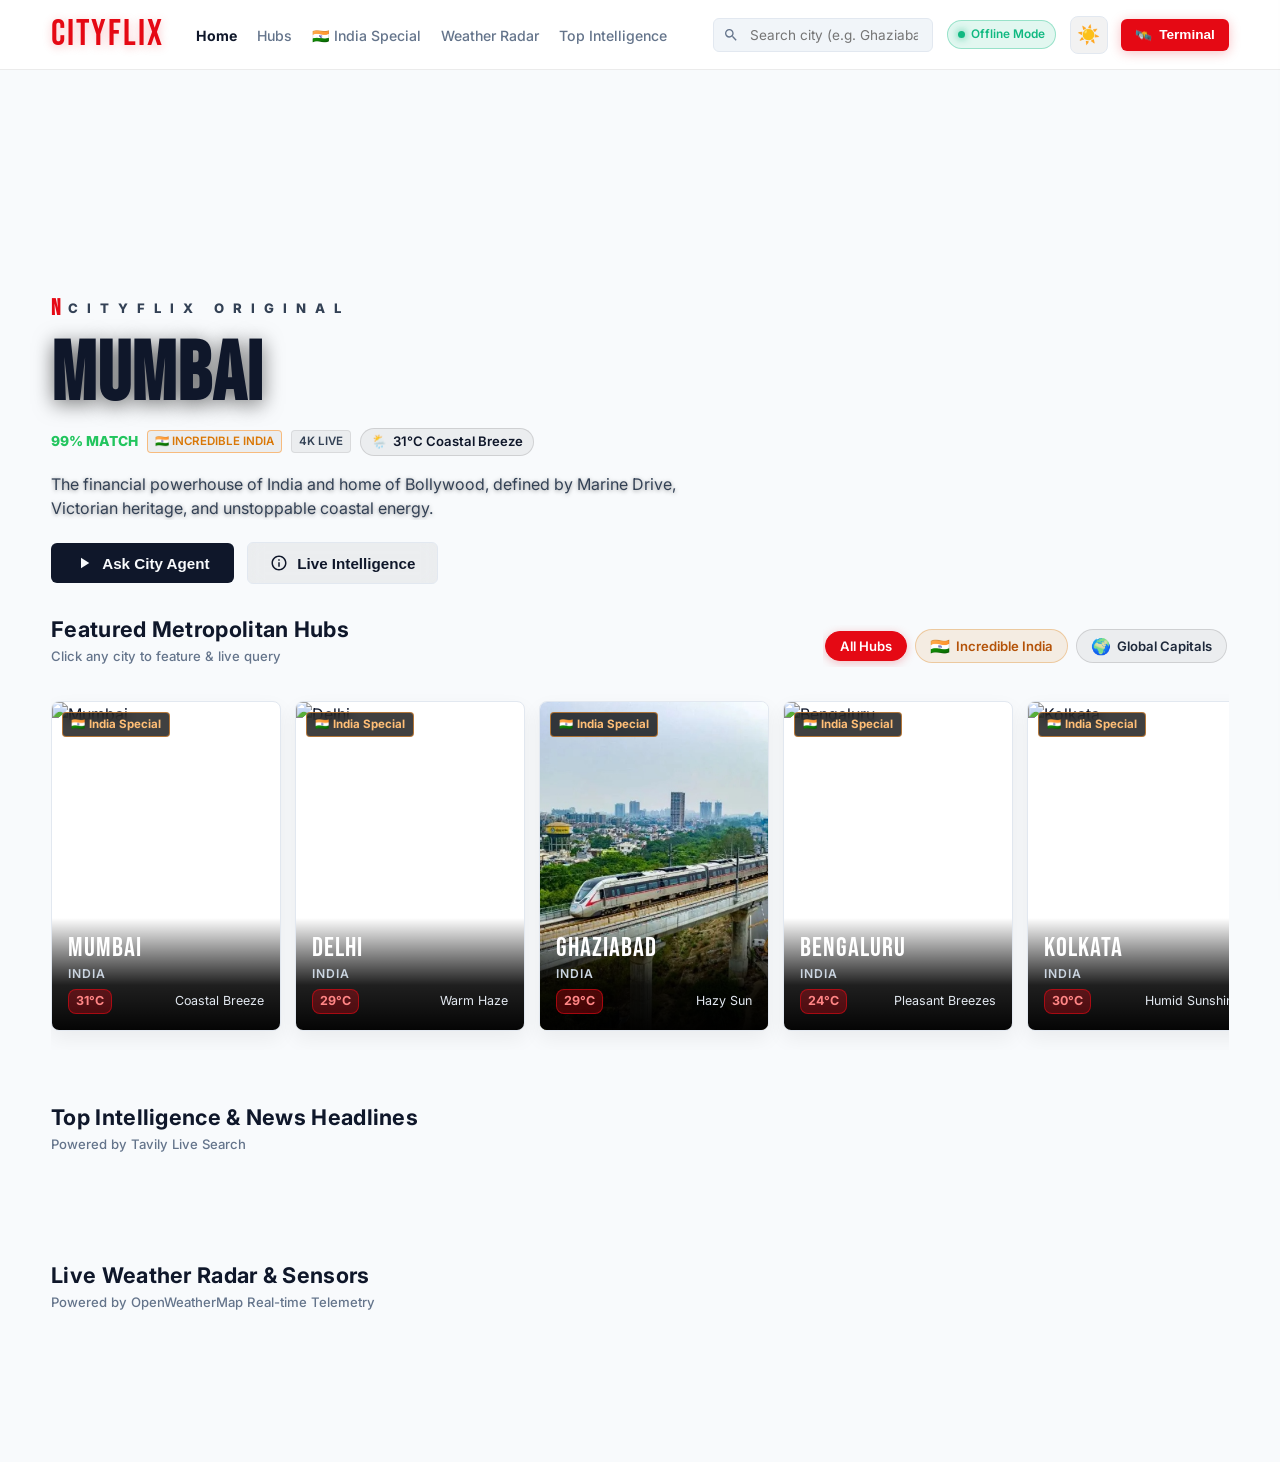
==== commit 1690074f: "Add section focus translucency mode and mobile layout optimizations" ====
--- a/index.html
+++ b/index.html
@@ -23,7 +23,7 @@
             } catch (e) {}
         })();
     </script>
-    <link rel="stylesheet" href="style.css">
+    <link rel="stylesheet" href="style.css?v=2">
 </head>
 <body>
 
@@ -32,21 +32,28 @@
          ==================================================================== -->
     <header class="navbar" id="navbar">
         <div class="nav-left">
-            <a href="#" class="brand-logo" id="brandLogo">CITYFLIX</a>
-            <ul class="nav-links">
-                <li><a href="#hero" class="active" id="navHome">Home</a></li>
-                <li><a href="#trending-section" id="navCities">Hubs</a></li>
-                <li><a href="#trending-section" id="navIndia" data-filter-click="india">🇮🇳 India Special</a></li>
-                <li><a href="#weather-section" id="navWeather">Weather Radar</a></li>
-                <li><a href="#news-section" id="navNews">Top Intelligence</a></li>
+            <a href="#hero" class="brand-logo" id="brandLogo">CITYFLIX</a>
+            <ul class="nav-links" id="desktopNavLinks">
+                <li><a href="#hero" class="active" id="navHome" data-target-section="hero">Home</a></li>
+                <li><a href="#trending-section" id="navCities" data-target-section="trending-section">Hubs</a></li>
+                <li><a href="#trending-section" id="navIndia" data-target-section="trending-section" data-filter-click="india">🇮🇳 India Special</a></li>
+                <li><a href="#weather-section" id="navWeather" data-target-section="weather-section">Weather Radar</a></li>
+                <li><a href="#news-section" id="navNews" data-target-section="news-section">Top Intelligence</a></li>
             </ul>
         </div>
         <div class="nav-right">
+            <!-- Desktop Search Box -->
             <div class="search-box" id="searchBoxWrapper">
                 <svg viewBox="0 0 24 24" aria-hidden="true"><path d="M15.5 14h-.79l-.28-.27A6.471 6.471 0 0 0 16 9.5 6.5 6.5 0 1 0 9.5 16c1.61 0 3.09-.59 4.23-1.57l.27.28v.79l5 4.99L20.49 19l-4.99-5zm-6 0C7.01 14 5 11.99 5 9.5S7.01 5 9.5 5 14 7.01 14 9.5 11.99 14 9.5 14z"/></svg>
-                <input type="text" id="citySearchInput" placeholder="Search city (e.g. Delhi, Tokyo)..." autocomplete="off" aria-label="Search city">
-            </div>
-
+                <input type="text" id="citySearchInput" placeholder="Search city (e.g. Ghaziabad, Delhi)..." autocomplete="off" aria-label="Search city">
+            </div>
+
+            <!-- Mobile Search Icon Trigger -->
+            <button class="mob-search-btn" id="mobSearchBtn" aria-label="Open search">
+                <svg viewBox="0 0 24 24"><path d="M15.5 14h-.79l-.28-.27A6.471 6.471 0 0 0 16 9.5 6.5 6.5 0 1 0 9.5 16c1.61 0 3.09-.59 4.23-1.57l.27.28v.79l5 4.99L20.49 19l-4.99-5zm-6 0C7.01 14 5 11.99 5 9.5S7.01 5 9.5 5 14 7.01 14 9.5 11.99 14 9.5 14z"/></svg>
+            </button>
+
+            <!-- API Status Badge (Desktop/Tablet) -->
             <div class="api-status-badge" id="apiStatusBadge" title="Backend Agent Connectivity">
                 <div class="status-dot"></div>
                 <span id="apiStatusText">AI Agent Active</span>
@@ -68,6 +75,22 @@
         </div>
     </header>
 
+    <!-- Mobile Search Expandable Overlay -->
+    <div class="mob-search-bar" id="mobSearchBar">
+        <div class="mob-search-input-wrap">
+            <svg viewBox="0 0 24 24"><path d="M15.5 14h-.79l-.28-.27A6.471 6.471 0 0 0 16 9.5 6.5 6.5 0 1 0 9.5 16c1.61 0 3.09-.59 4.23-1.57l.27.28v.79l5 4.99L20.49 19l-4.99-5zm-6 0C7.01 14 5 11.99 5 9.5S7.01 5 9.5 5 14 7.01 14 9.5 11.99 14 9.5 14z"/></svg>
+            <input type="text" id="mobCitySearchInput" placeholder="Search city (e.g. Ghaziabad, Tokyo)..." autocomplete="off" aria-label="Mobile city search">
+            <button class="mob-search-close-btn" id="mobSearchCloseBtn" aria-label="Close search">&times;</button>
+        </div>
+    </div>
+
+    <!-- Floating Focus / Translucency Reset Bar -->
+    <div class="focus-reset-bar" id="focusResetBar" role="status">
+        <span class="focus-indicator-dot"></span>
+        <span class="focus-reset-text" id="focusResetLabel">Viewing Section</span>
+        <button class="focus-reset-btn" id="focusResetBtn" aria-label="Show all sections">Show All</button>
+    </div>
+
     <!-- ====================================================================
          Cinematic Hero Billboard
          ==================================================================== -->
@@ -77,18 +100,18 @@
             <div class="hero-series-badge">
                 <span class="red-n">N</span> C I T Y F L I X &nbsp; O R I G I N A L
             </div>
-            <h1 class="hero-title" id="heroCityTitle">BARCELONA</h1>
+            <h1 class="hero-title" id="heroCityTitle">MUMBAI</h1>
             <div class="hero-meta">
                 <span class="meta-match">99% MATCH</span>
-                <span class="meta-tag" id="heroRegionTag">GLOBAL HUB</span>
+                <span class="meta-tag" id="heroRegionTag">🇮🇳 INCREDIBLE INDIA</span>
                 <span class="meta-tag">4K LIVE</span>
                 <div class="meta-weather" id="heroWeatherBadge">
                     <span>🌦️</span>
-                    <span id="heroWeatherText">26°C Clear Sky</span>
+                    <span id="heroWeatherText">31°C Coastal Breeze</span>
                 </div>
             </div>
             <p class="hero-synopsis" id="heroSynopsis">
-                Catalonia's vibrant capital bathed in Mediterranean sun. Discover live metropolitan weather updates, breaking sports and cultural news, and deep intelligence verified in real-time.
+                The financial powerhouse of India and home of Bollywood, defined by Marine Drive, Victorian heritage, and unstoppable coastal energy.
             </p>
             <div class="hero-buttons">
                 <button class="btn-play" id="heroAskBtn">
@@ -106,7 +129,7 @@
     <!-- ====================================================================
          Netflix Content Rows & Carousels
          ==================================================================== -->
-    <main class="main-content">
+    <main class="main-content" id="mainContent">
         
         <!-- Row 1: Featured Hubs with Category Filter -->
         <section class="row-section" id="trending-section">
@@ -177,19 +200,19 @@
          Mobile Bottom Navigation Bar (App Experience)
          ==================================================================== -->
     <nav class="mobile-bottom-nav" id="mobileBottomNav" aria-label="Mobile Navigation">
-        <a href="#hero" class="mob-nav-item active" id="mobNavHome">
+        <a href="#hero" class="mob-nav-item active" id="mobNavHome" data-target-section="hero">
             <span class="mob-icon">🏠</span>
             <span class="mob-label">Home</span>
         </a>
-        <a href="#trending-section" class="mob-nav-item" id="mobNavIndia">
+        <a href="#trending-section" class="mob-nav-item" id="mobNavIndia" data-target-section="trending-section" data-filter-click="india">
             <span class="mob-icon">🇮🇳</span>
             <span class="mob-label">India</span>
         </a>
-        <a href="#trending-section" class="mob-nav-item" id="mobNavHubs">
+        <a href="#trending-section" class="mob-nav-item" id="mobNavHubs" data-target-section="trending-section">
             <span class="mob-icon">🌐</span>
             <span class="mob-label">Hubs</span>
         </a>
-        <a href="#weather-section" class="mob-nav-item" id="mobNavWeather">
+        <a href="#weather-section" class="mob-nav-item" id="mobNavWeather" data-target-section="weather-section">
             <span class="mob-icon">🌦️</span>
             <span class="mob-label">Radar</span>
         </a>
@@ -221,7 +244,7 @@
                 <div class="msg-avatar bot">N</div>
                 <div class="msg-bubble">
                     Welcome to <strong>Cityflix Terminal</strong>. I have real-time access to live weather telemetry and global news intelligence.<br><br>
-                    Ask me about any city in India or across the globe (e.g. <em>"What is the weather and latest tech news in Bengaluru?"</em> or <em>"Provide a live briefing on Delhi"</em>).
+                    Ask me about any city in India or across the globe (e.g. <em>"What is the weather and latest tech news in Bengaluru?"</em> or <em>"Provide a live briefing on Ghaziabad"</em>).
                 </div>
             </div>
         </div>
@@ -237,6 +260,6 @@
         </div>
     </aside>
 
-    <script src="app.js"></script>
+    <script src="app.js?v=2"></script>
 </body>
 </html>
--- a/style.css
+++ b/style.css
@@ -1,6 +1,7 @@
 /* ==========================================================================
    CITYFLIX - Cinematic Intelligence Design System
    Modern Netflix-Style Dark / Light Theme with Full Mobile & Tablet Responsiveness
+   Includes Section Focus / Translucency Mode & Touch-First Layouts
    ========================================================================== */
 
 @import url('https://fonts.googleapis.com/css2?family=Bebas+Neue&family=Inter:wght@300;400;500;600;700;800&display=swap');
@@ -21,7 +22,7 @@
     --bg-card-hover: #222222;
     --bg-card-gradient: linear-gradient(145deg, #1f1f1f, #121212);
     --bg-weather-gradient: linear-gradient(145deg, #1a1e26, #10141b);
-    --bg-navbar: rgba(20, 20, 20, 0.85);
+    --bg-navbar: rgba(20, 20, 20, 0.88);
     --bg-navbar-scrolled: rgba(18, 18, 18, 0.98);
     --bg-drawer: #121212;
     --bg-drawer-header: rgba(20, 20, 20, 0.95);
@@ -59,7 +60,7 @@
     --india-pill-border: rgba(255, 153, 51, 0.35);
     --india-pill-text: #ffb066;
     
-    --bottom-nav-bg: rgba(18, 18, 18, 0.92);
+    --bottom-nav-bg: rgba(18, 18, 18, 0.94);
 }
 
 [data-theme="light"] {
@@ -75,7 +76,7 @@
     --bg-card-hover: #f1f5f9;
     --bg-card-gradient: linear-gradient(145deg, #ffffff, #f8fafc);
     --bg-weather-gradient: linear-gradient(145deg, #ffffff, #f0f7ff);
-    --bg-navbar: rgba(255, 255, 255, 0.88);
+    --bg-navbar: rgba(255, 255, 255, 0.9);
     --bg-navbar-scrolled: rgba(255, 255, 255, 0.98);
     --bg-drawer: #ffffff;
     --bg-drawer-header: rgba(248, 250, 252, 0.95);
@@ -113,7 +114,7 @@
     --india-pill-border: rgba(217, 119, 6, 0.3);
     --india-pill-text: #b45309;
     
-    --bottom-nav-bg: rgba(255, 255, 255, 0.94);
+    --bottom-nav-bg: rgba(255, 255, 255, 0.95);
 }
 
 /* ==========================================================================
@@ -164,7 +165,91 @@
 }
 
 /* ==========================================================================
-   Netflix Top Navigation Bar
+   SECTION FOCUS & TRANSLUCENCY MODE
+   ========================================================================== */
+.section-translucent {
+    opacity: 0.16 !important;
+    filter: blur(1.5px) grayscale(50%) !important;
+    transform: scale(0.985) !important;
+    transition: opacity 0.4s cubic-bezier(0.4, 0, 0.2, 1), filter 0.4s ease, transform 0.4s ease !important;
+    user-select: none !important;
+}
+
+.section-focused {
+    opacity: 1 !important;
+    filter: none !important;
+    transform: scale(1) !important;
+    position: relative;
+    z-index: 25;
+    transition: opacity 0.4s cubic-bezier(0.4, 0, 0.2, 1), filter 0.4s ease, transform 0.4s ease !important;
+}
+
+/* Floating Reset Focus Pill */
+.focus-reset-bar {
+    position: fixed;
+    top: 78px;
+    left: 50%;
+    transform: translateX(-50%) translateY(-25px);
+    background: var(--bg-navbar-scrolled);
+    border: 1px solid var(--border-highlight);
+    box-shadow: 0 8px 25px rgba(0, 0, 0, 0.6), 0 0 15px var(--netflix-red-glow);
+    padding: 6px 16px;
+    border-radius: 30px;
+    display: flex;
+    align-items: center;
+    gap: 10px;
+    z-index: 999;
+    opacity: 0;
+    visibility: hidden;
+    pointer-events: none;
+    transition: all 0.3s cubic-bezier(0.175, 0.885, 0.32, 1.275);
+    backdrop-filter: blur(14px);
+    -webkit-backdrop-filter: blur(14px);
+}
+
+.focus-reset-bar.active {
+    opacity: 1;
+    visibility: visible;
+    pointer-events: auto;
+    transform: translateX(-50%) translateY(0);
+}
+
+.focus-indicator-dot {
+    width: 8px;
+    height: 8px;
+    background: var(--netflix-red);
+    border-radius: 50%;
+    box-shadow: 0 0 8px var(--netflix-red);
+    animation: pulseDot 1.5s infinite;
+}
+
+.focus-reset-text {
+    font-size: 0.82rem;
+    font-weight: 600;
+    color: var(--text-primary);
+    white-space: nowrap;
+}
+
+.focus-reset-btn {
+    background: var(--netflix-red);
+    color: #ffffff;
+    border: none;
+    border-radius: 16px;
+    padding: 3px 12px;
+    font-size: 0.76rem;
+    font-weight: 700;
+    cursor: pointer;
+    transition: background-color 0.2s ease, transform 0.15s ease;
+    white-space: nowrap;
+}
+
+.focus-reset-btn:hover {
+    background: var(--netflix-red-hover);
+    transform: scale(1.05);
+}
+
+/* ==========================================================================
+   Navigation Bar
    ========================================================================== */
 .navbar {
     position: fixed;
@@ -227,6 +312,7 @@
     font-weight: 500;
     transition: color 0.2s ease, font-weight 0.2s ease;
     white-space: nowrap;
+    cursor: pointer;
 }
 
 .nav-links a:hover,
@@ -238,10 +324,10 @@
 .nav-right {
     display: flex;
     align-items: center;
-    gap: 0.9rem;
-}
-
-/* Search Box */
+    gap: 0.85rem;
+}
+
+/* Desktop Search Box */
 .search-box {
     position: relative;
     display: flex;
@@ -274,6 +360,91 @@
     height: 16px;
     fill: var(--text-muted);
     pointer-events: none;
+}
+
+/* Mobile Search Icon Trigger */
+.mob-search-btn {
+    display: none;
+    align-items: center;
+    justify-content: center;
+    width: 38px;
+    height: 38px;
+    background: var(--pill-bg);
+    border: 1px solid var(--border-color);
+    border-radius: 8px;
+    color: var(--text-primary);
+    cursor: pointer;
+    padding: 0;
+}
+
+.mob-search-btn svg {
+    width: 18px;
+    height: 18px;
+    fill: var(--text-primary);
+}
+
+/* Mobile Search Expandable Bar */
+.mob-search-bar {
+    display: none;
+    position: fixed;
+    top: 60px;
+    left: 0;
+    width: 100%;
+    padding: 10px 14px;
+    background: var(--bg-navbar-scrolled);
+    border-bottom: 1px solid var(--border-color);
+    z-index: 998;
+    box-shadow: 0 8px 20px rgba(0, 0, 0, 0.4);
+    transform: translateY(-100%);
+    opacity: 0;
+    pointer-events: none;
+    transition: transform 0.25s ease, opacity 0.25s ease;
+}
+
+.mob-search-bar.open {
+    transform: translateY(0);
+    opacity: 1;
+    pointer-events: auto;
+}
+
+.mob-search-input-wrap {
+    position: relative;
+    display: flex;
+    align-items: center;
+    width: 100%;
+}
+
+.mob-search-input-wrap svg {
+    position: absolute;
+    left: 12px;
+    width: 18px;
+    height: 18px;
+    fill: var(--text-muted);
+    pointer-events: none;
+}
+
+.mob-search-input-wrap input {
+    width: 100%;
+    background: var(--bg-input);
+    border: 1px solid var(--border-highlight);
+    border-radius: 8px;
+    padding: 10px 40px 10px 38px;
+    font-size: 16px; /* 16px prevents iOS zoom */
+    color: var(--text-primary);
+    outline: none;
+    font-family: var(--font-body);
+}
+
+.mob-search-close-btn {
+    position: absolute;
+    right: 10px;
+    background: none;
+    border: none;
+    font-size: 1.4rem;
+    color: var(--text-muted);
+    cursor: pointer;
+    line-height: 1;
+    padding: 4px;
 }
 
 /* Status Badge */
@@ -319,8 +490,6 @@
     cursor: pointer;
     transition: all 0.2s ease;
     padding: 0;
-    position: relative;
-    overflow: hidden;
 }
 
 .theme-toggle-btn:hover {
@@ -334,7 +503,6 @@
     align-items: center;
     justify-content: center;
     font-size: 1.15rem;
-    transition: transform 0.3s cubic-bezier(0.175, 0.885, 0.32, 1.275);
 }
 
 [data-theme="dark"] .theme-toggle-btn .sun-icon {
@@ -381,13 +549,13 @@
    ========================================================================== */
 .hero-billboard {
     position: relative;
-    min-height: 75vh;
+    min-height: 72vh;
     width: 100%;
     display: flex;
     align-items: flex-end;
-    padding: 100px 4% 6% 4%;
+    padding: 95px 4% 5% 4%;
     background-size: cover;
-    background-position: center 25%;
+    background-position: center 30%;
     background-repeat: no-repeat;
     transition: background-image 0.6s ease-in-out;
 }
@@ -418,7 +586,7 @@
     letter-spacing: 3px;
     color: var(--text-secondary);
     text-transform: uppercase;
-    margin-bottom: 0.75rem;
+    margin-bottom: 0.65rem;
 }
 
 .hero-series-badge span.red-n {
@@ -430,13 +598,13 @@
 
 .hero-title {
     font-family: var(--font-heading);
-    font-size: clamp(2.8rem, 7vw, 5.5rem);
+    font-size: clamp(2.6rem, 7vw, 5.2rem);
     line-height: 0.95;
     letter-spacing: 1px;
     text-transform: uppercase;
-    margin-bottom: 0.9rem;
-    color: var(--text-primary);
-    text-shadow: 0 4px 20px rgba(0, 0, 0, 0.5);
+    margin-bottom: 0.8rem;
+    color: var(--text-primary);
+    text-shadow: 0 4px 20px rgba(0, 0, 0, 0.6);
     word-break: break-word;
 }
 
@@ -444,9 +612,9 @@
     display: flex;
     align-items: center;
     flex-wrap: wrap;
-    gap: 10px;
-    margin-bottom: 1.1rem;
-    font-size: 0.88rem;
+    gap: 9px;
+    margin-bottom: 1rem;
+    font-size: 0.86rem;
     font-weight: 600;
 }
 
@@ -477,10 +645,10 @@
 }
 
 .hero-synopsis {
-    font-size: 1.02rem;
-    line-height: 1.55;
+    font-size: 1rem;
+    line-height: 1.5;
     color: var(--text-secondary);
-    margin-bottom: 1.6rem;
+    margin-bottom: 1.4rem;
     display: -webkit-box;
     -webkit-line-clamp: 3;
     -webkit-box-orient: vertical;
@@ -492,7 +660,7 @@
     display: flex;
     align-items: center;
     flex-wrap: wrap;
-    gap: 0.9rem;
+    gap: 0.85rem;
 }
 
 .btn-play {
@@ -501,8 +669,8 @@
     gap: 9px;
     background-color: var(--text-primary);
     color: var(--bg-primary);
-    padding: 12px 26px;
-    font-size: 1rem;
+    padding: 11px 24px;
+    font-size: 0.95rem;
     font-weight: 700;
     border-radius: 6px;
     border: none;
@@ -522,8 +690,8 @@
     background-color: var(--pill-bg);
     color: var(--text-primary);
     border: 1px solid var(--border-color);
-    padding: 12px 24px;
-    font-size: 1rem;
+    padding: 11px 22px;
+    font-size: 0.95rem;
     font-weight: 600;
     border-radius: 6px;
     cursor: pointer;
@@ -541,16 +709,17 @@
    ========================================================================== */
 .main-content {
     position: relative;
-    margin-top: -40px;
+    margin-top: -35px;
     z-index: 20;
-    padding: 0 4% 5rem 4%;
+    padding: 0 4% 6rem 4%;
     display: flex;
     flex-direction: column;
-    gap: 3.5rem;
+    gap: 3.2rem;
 }
 
 .row-section {
     position: relative;
+    transition: opacity 0.4s ease, filter 0.4s ease;
 }
 
 .row-header {
@@ -559,7 +728,7 @@
     justify-content: space-between;
     flex-wrap: wrap;
     gap: 12px;
-    margin-bottom: 1rem;
+    margin-bottom: 0.9rem;
 }
 
 .row-header-title-group {
@@ -581,14 +750,14 @@
     font-weight: 500;
 }
 
-/* Category Filter Pills (All, Incredible India, Global) */
+/* Category Filter Tabs */
 .category-tabs {
     display: flex;
     align-items: center;
     gap: 8px;
     overflow-x: auto;
     scrollbar-width: none;
-    padding-bottom: 2px;
+    padding: 4px 2px;
 }
 
 .category-tabs::-webkit-scrollbar {
@@ -849,7 +1018,7 @@
 }
 
 .news-card-title {
-    font-size: 0.98rem;
+    font-size: 0.96rem;
     font-weight: 600;
     line-height: 1.42;
     color: var(--text-primary);
@@ -944,8 +1113,9 @@
     z-index: 1000;
     justify-content: space-around;
     align-items: center;
-    padding: 0 8px;
+    padding: 0 6px;
     padding-bottom: env(safe-area-inset-bottom);
+    box-shadow: 0 -4px 20px rgba(0, 0, 0, 0.5);
 }
 
 .mob-nav-item {
@@ -962,10 +1132,10 @@
     font-family: var(--font-body);
     font-size: 0.68rem;
     font-weight: 600;
-    padding: 6px 10px;
-    border-radius: 6px;
+    padding: 6px 12px;
+    border-radius: 8px;
     transition: color 0.2s ease, transform 0.2s ease;
-    min-width: 54px;
+    min-width: 52px;
 }
 
 .mob-nav-item .mob-icon {
@@ -980,10 +1150,6 @@
 
 .mob-terminal-btn {
     color: var(--text-primary);
-}
-
-.mob-terminal-btn .mob-icon {
-    transform: scale(1.1);
 }
 
 /* ==========================================================================
@@ -1232,7 +1398,7 @@
     background-color: var(--border-light);
 }
 
-/* Tool execution details card in message stream */
+/* Tool execution details card */
 .tool-result-box {
     background: rgba(56, 189, 248, 0.08);
     border-left: 3px solid #38bdf8;
@@ -1263,7 +1429,7 @@
     border-radius: 6px;
     padding: 10px 14px;
     color: var(--text-primary);
-    font-size: 16px; /* Minimum 16px prevents iOS Safari auto-zoom on focus! */
+    font-size: 16px; /* Minimum 16px prevents iOS Safari auto-zoom */
     outline: none;
     transition: border-color 0.2s;
     font-family: var(--font-body);
@@ -1374,64 +1540,58 @@
 @media (max-width: 768px) {
     /* Navbar Mobile Adaptations */
     .navbar {
-        height: 60px;
-        padding: 0 14px;
+        height: 58px;
+        padding: 0 12px;
     }
 
     .navbar.scrolled {
-        height: 56px;
+        height: 54px;
     }
 
     .nav-links {
-        display: none; /* Moved to bottom navigation for superior mobile usability */
+        display: none; /* Moved to bottom navigation for thumb reach */
     }
 
     .brand-logo {
-        font-size: 1.9rem;
+        font-size: 1.85rem;
         letter-spacing: 1px;
     }
 
     .nav-right {
-        gap: 0.5rem;
-    }
-
+        gap: 0.45rem;
+    }
+
+    /* Hide desktop search box on mobile; show dedicated icon button instead */
+    .search-box {
+        display: none;
+    }
+
+    .mob-search-btn {
+        display: flex;
+    }
+
+    .mob-search-bar {
+        display: block;
+    }
+
+    /* Hide API status badge text on mobile to avoid overcrowding */
     .api-status-badge {
-        padding: 4px 7px;
-    }
-
-    #apiStatusText {
-        display: none; /* Icon-only status dot on mobile screens to save precious space */
-    }
-
-    .search-box input {
-        width: 125px;
-        padding: 6px 10px 6px 30px;
+        display: none;
+    }
+
+    .theme-toggle-btn {
+        width: 36px;
+        height: 36px;
+        font-size: 1rem;
+    }
+
+    .agent-trigger-btn {
+        padding: 7px 11px;
         font-size: 0.8rem;
     }
 
-    .search-box svg {
-        left: 8px;
-        width: 14px;
-        height: 14px;
-    }
-
-    .search-box input:focus {
-        width: 165px;
-    }
-
-    .theme-toggle-btn {
-        width: 34px;
-        height: 34px;
-        font-size: 1rem;
-    }
-
-    .agent-trigger-btn {
-        padding: 6px 10px;
-        font-size: 0.78rem;
-    }
-
     .agent-trigger-btn .btn-text {
-        display: none; /* Compact icon-only on very tight mobile screens */
+        display: none; /* Compact icon-only */
     }
 
     /* Mobile Bottom Navigation Enabled */
@@ -1439,11 +1599,24 @@
         display: flex;
     }
 
+    /* Focus Reset Bar adjustments */
+    .focus-reset-bar {
+        top: 68px;
+        width: 90%;
+        max-width: 340px;
+        justify-content: space-between;
+        padding: 6px 14px;
+    }
+
+    .focus-reset-text {
+        font-size: 0.78rem;
+    }
+
     /* Hero Section Mobile Adaptations */
     .hero-billboard {
-        min-height: 62svh;
-        min-height: 460px;
-        padding: 75px 16px 20px 16px;
+        min-height: 54svh;
+        min-height: 390px;
+        padding: 72px 14px 18px 14px;
         align-items: flex-end;
     }
 
@@ -1452,30 +1625,30 @@
     }
 
     .hero-series-badge {
-        font-size: 0.72rem;
+        font-size: 0.7rem;
         letter-spacing: 2px;
-        margin-bottom: 0.4rem;
+        margin-bottom: 0.3rem;
     }
 
     .hero-series-badge span.red-n {
-        font-size: 1.1rem;
+        font-size: 1.05rem;
     }
 
     .hero-title {
-        font-size: clamp(2.3rem, 10vw, 3.4rem);
-        margin-bottom: 0.6rem;
+        font-size: clamp(2.2rem, 9vw, 3.2rem);
+        margin-bottom: 0.5rem;
     }
 
     .hero-meta {
         gap: 6px;
-        font-size: 0.78rem;
-        margin-bottom: 0.8rem;
+        font-size: 0.76rem;
+        margin-bottom: 0.7rem;
     }
 
     .hero-synopsis {
-        font-size: 0.88rem;
-        line-height: 1.45;
-        margin-bottom: 1.2rem;
+        font-size: 0.86rem;
+        line-height: 1.4;
+        margin-bottom: 1.1rem;
         -webkit-line-clamp: 2;
     }
 
@@ -1484,16 +1657,17 @@
     }
 
     .btn-play, .btn-more-info {
-        padding: 10px 16px;
-        font-size: 0.88rem;
+        padding: 10px 14px;
+        font-size: 0.86rem;
         flex: 1 1 calc(50% - 6px);
         justify-content: center;
+        min-height: 42px;
     }
 
     /* Main Content Spacing on Mobile */
     .main-content {
-        margin-top: -15px;
-        padding: 0 14px 85px 14px; /* Extra bottom padding for mobile navigation bar */
+        margin-top: -10px;
+        padding: 0 12px 110px 12px; /* Generous bottom padding to clear mobile navigation */
         gap: 2.2rem;
     }
 
@@ -1501,7 +1675,7 @@
         flex-direction: column;
         align-items: flex-start;
         gap: 8px;
-        margin-bottom: 0.6rem;
+        margin-bottom: 0.5rem;
     }
 
     .row-title {
@@ -1509,36 +1683,38 @@
     }
 
     .row-subtitle {
-        font-size: 0.76rem;
+        font-size: 0.74rem;
     }
 
     .category-tabs {
         width: 100%;
         gap: 6px;
+        padding-bottom: 4px;
     }
 
     .category-tab {
-        padding: 5px 11px;
+        padding: 5px 12px;
         font-size: 0.76rem;
     }
 
-    /* Compact Poster Cards on Mobile */
+    /* Compact Poster Cards on Mobile with edge breathing room */
     .carousel-track {
         gap: 10px;
-        padding: 0.8rem 2px;
+        padding: 0.6rem 2px;
+        scroll-padding: 0 10px;
     }
 
     .city-card {
-        flex: 0 0 165px;
-        height: 245px;
+        flex: 0 0 155px;
+        height: 235px;
     }
 
     .city-card:hover {
-        transform: scale(1.03) translateY(-4px);
+        transform: scale(1.02) translateY(-3px);
     }
 
     .city-card-name {
-        font-size: 1.35rem;
+        font-size: 1.3rem;
     }
 
     .city-card-country {
@@ -1551,22 +1727,22 @@
     }
 
     .news-card {
-        flex: 0 0 260px;
-        height: 180px;
-        padding: 1rem;
+        flex: 0 0 255px;
+        height: 175px;
+        padding: 0.95rem;
     }
 
     .news-card-title {
-        font-size: 0.9rem;
+        font-size: 0.88rem;
     }
 
     .weather-card {
         flex: 0 0 230px;
-        padding: 1.1rem;
+        padding: 1rem;
     }
 
     .weather-temp-huge {
-        font-size: 2.4rem;
+        font-size: 2.3rem;
     }
 
     /* Mobile Carousel navigation buttons hidden in touch mode */
@@ -1588,16 +1764,16 @@
     }
 
     .drawer-messages {
-        padding: 1rem;
+        padding: 0.9rem;
     }
 
     .msg-row {
-        max-width: 94%;
+        max-width: 95%;
     }
 
     .msg-bubble {
-        padding: 10px 13px;
-        font-size: 0.86rem;
+        padding: 9px 12px;
+        font-size: 0.85rem;
     }
 
     .drawer-input-area {
@@ -1606,22 +1782,18 @@
     }
 }
 
-/* Extra small mobile screens (iPhone SE / 320px - 360px) */
-@media (max-width: 375px) {
+/* Extra small mobile screens (320px - 360px) */
+@media (max-width: 360px) {
     .brand-logo {
-        font-size: 1.6rem;
-    }
-
-    .search-box input {
-        width: 105px;
+        font-size: 1.55rem;
     }
 
     .city-card {
-        flex: 0 0 148px;
-        height: 220px;
+        flex: 0 0 142px;
+        height: 215px;
     }
 
     .hero-title {
-        font-size: 2.1rem;
-    }
-}
+        font-size: 2rem;
+    }
+}
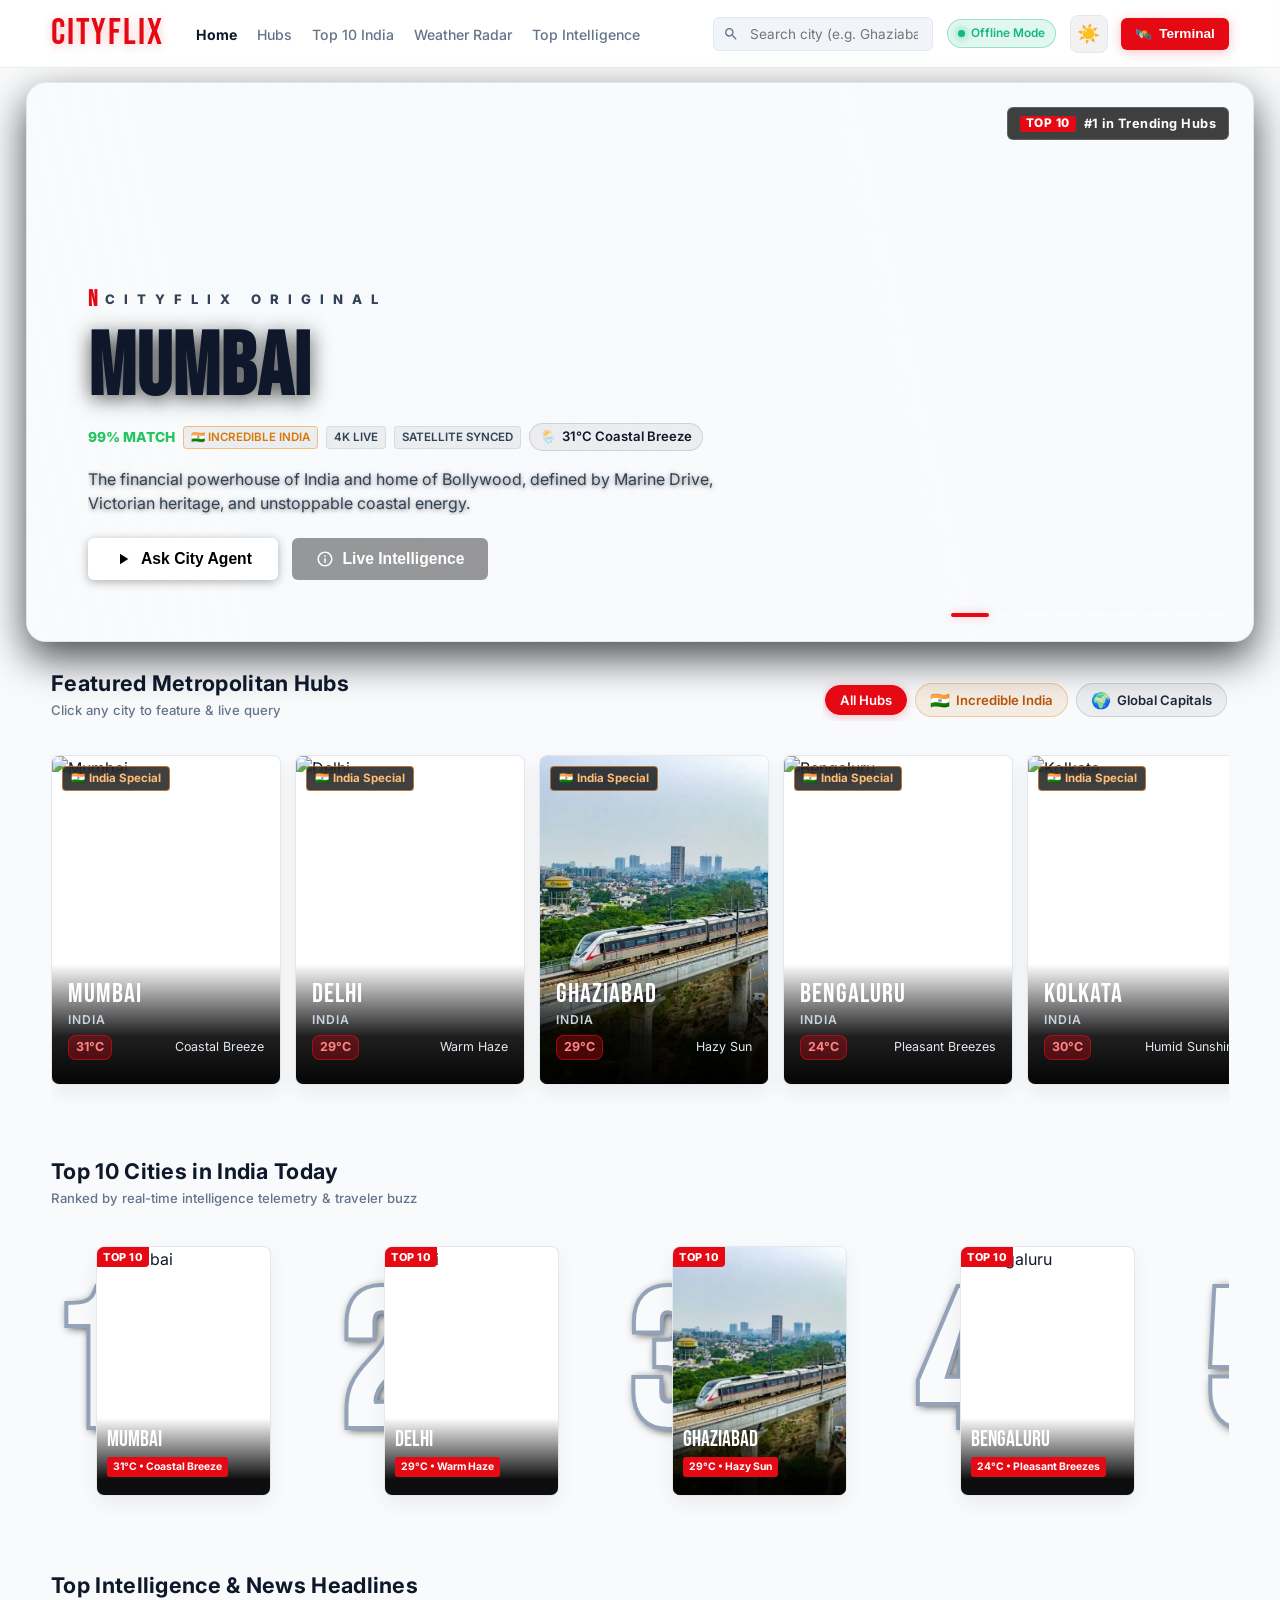
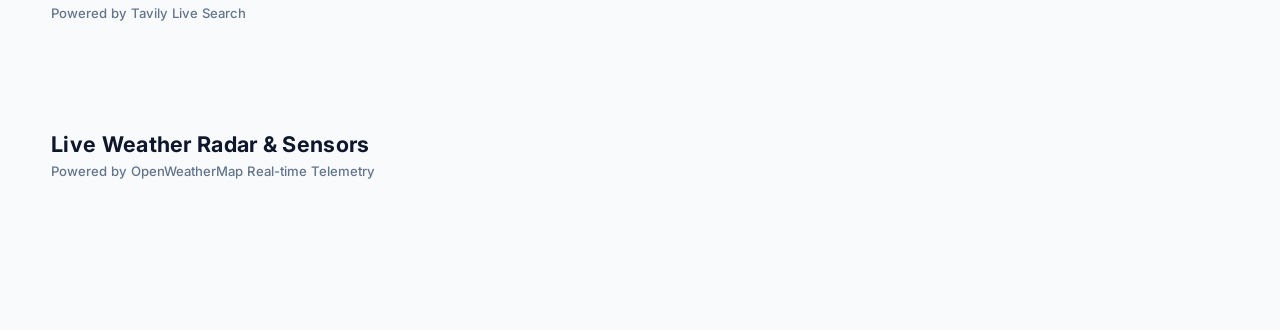
==== commit f74da0fc: "Feat: Add auto-running hero carousel, Netflix Top 10 Indian cities with giant numbers, and upmarket " ====
--- a/index.html
+++ b/index.html
@@ -23,7 +23,7 @@
             } catch (e) {}
         })();
     </script>
-    <link rel="stylesheet" href="style.css?v=2">
+    <link rel="stylesheet" href="style.css?v=4">
 </head>
 <body>
 
@@ -36,7 +36,7 @@
             <ul class="nav-links" id="desktopNavLinks">
                 <li><a href="#hero" class="active" id="navHome" data-target-section="hero">Home</a></li>
                 <li><a href="#trending-section" id="navCities" data-target-section="trending-section">Hubs</a></li>
-                <li><a href="#trending-section" id="navIndia" data-target-section="trending-section" data-filter-click="india">🇮🇳 India Special</a></li>
+                <li><a href="#top10-section" id="navTop10" data-target-section="top10-section">Top 10 India</a></li>
                 <li><a href="#weather-section" id="navWeather" data-target-section="weather-section">Weather Radar</a></li>
                 <li><a href="#news-section" id="navNews" data-target-section="news-section">Top Intelligence</a></li>
             </ul>
@@ -45,7 +45,7 @@
             <!-- Desktop Search Box -->
             <div class="search-box" id="searchBoxWrapper">
                 <svg viewBox="0 0 24 24" aria-hidden="true"><path d="M15.5 14h-.79l-.28-.27A6.471 6.471 0 0 0 16 9.5 6.5 6.5 0 1 0 9.5 16c1.61 0 3.09-.59 4.23-1.57l.27.28v.79l5 4.99L20.49 19l-4.99-5zm-6 0C7.01 14 5 11.99 5 9.5S7.01 5 9.5 5 14 7.01 14 9.5 11.99 14 9.5 14z"/></svg>
-                <input type="text" id="citySearchInput" placeholder="Search city (e.g. Ghaziabad, Delhi)..." autocomplete="off" aria-label="Search city">
+                <input type="text" id="citySearchInput" placeholder="Search city (e.g. Ghaziabad, Tokyo)..." autocomplete="off" aria-label="Search city">
             </div>
 
             <!-- Mobile Search Icon Trigger -->
@@ -92,39 +92,61 @@
     </div>
 
     <!-- ====================================================================
-         Cinematic Hero Billboard
-         ==================================================================== -->
-    <section class="hero-billboard" id="hero">
-        <div class="hero-vignette"></div>
-        <div class="hero-content">
-            <div class="hero-series-badge">
-                <span class="red-n">N</span> C I T Y F L I X &nbsp; O R I G I N A L
-            </div>
-            <h1 class="hero-title" id="heroCityTitle">MUMBAI</h1>
-            <div class="hero-meta">
-                <span class="meta-match">99% MATCH</span>
-                <span class="meta-tag" id="heroRegionTag">🇮🇳 INCREDIBLE INDIA</span>
-                <span class="meta-tag">4K LIVE</span>
-                <div class="meta-weather" id="heroWeatherBadge">
-                    <span>🌦️</span>
-                    <span id="heroWeatherText">31°C Coastal Breeze</span>
-                </div>
-            </div>
-            <p class="hero-synopsis" id="heroSynopsis">
-                The financial powerhouse of India and home of Bollywood, defined by Marine Drive, Victorian heritage, and unstoppable coastal energy.
-            </p>
-            <div class="hero-buttons">
-                <button class="btn-play" id="heroAskBtn">
-                    <svg width="18" height="18" viewBox="0 0 24 24" fill="currentColor"><path d="M8 5v14l11-7z"/></svg>
-                    <span>Ask City Agent</span>
-                </button>
-                <button class="btn-more-info" id="heroInfoBtn">
-                    <svg width="18" height="18" viewBox="0 0 24 24" fill="currentColor"><path d="M11 7h2v2h-2zm0 4h2v6h-2zm1-9C6.48 2 2 6.48 2 12s4.48 10 10 10 10-4.48 10-10S17.52 2 12 2zm0 18c-4.41 0-8-3.59-8-8s3.59-8 8-8 8 3.59 8 8-3.59 8-8 8z"/></svg>
-                    <span>Live Intelligence</span>
-                </button>
-            </div>
-        </div>
-    </section>
+         Cinematic Hero Billboard (Running Carousel Container)
+         ==================================================================== -->
+    <div class="hero-outer-frame">
+        <section class="hero-billboard" id="hero" aria-label="Featured City Carousel">
+            <div class="hero-vignette"></div>
+
+            <!-- Hero Nav Arrows -->
+            <button class="hero-nav-arrow prev" id="heroPrevBtn" aria-label="Previous featured city">&#8249;</button>
+            <button class="hero-nav-arrow next" id="heroNextBtn" aria-label="Next featured city">&#8250;</button>
+
+            <!-- Top Right Netflix Style Tag -->
+            <div class="hero-top-right-tags">
+                <div class="hero-rank-pill">
+                    <span class="rank-top10-badge">TOP 10</span>
+                    <span class="rank-subtext" id="heroRankSubtext">#1 in Trending Hubs</span>
+                </div>
+            </div>
+
+            <!-- Hero Main Content -->
+            <div class="hero-content">
+                <div class="hero-series-badge">
+                    <span class="red-n">N</span> C I T Y F L I X &nbsp; O R I G I N A L
+                </div>
+                <h1 class="hero-title" id="heroCityTitle">MUMBAI</h1>
+                <div class="hero-meta">
+                    <span class="meta-match">99% MATCH</span>
+                    <span class="meta-tag" id="heroRegionTag">🇮🇳 INCREDIBLE INDIA</span>
+                    <span class="meta-tag">4K LIVE</span>
+                    <span class="meta-tag">SATELLITE SYNCED</span>
+                    <div class="meta-weather" id="heroWeatherBadge">
+                        <span>🌦️</span>
+                        <span id="heroWeatherText">31°C Coastal Breeze</span>
+                    </div>
+                </div>
+                <p class="hero-synopsis" id="heroSynopsis">
+                    The financial powerhouse of India and home of Bollywood, defined by Marine Drive, Victorian heritage, and unstoppable coastal energy.
+                </p>
+                <div class="hero-buttons">
+                    <button class="btn-play" id="heroAskBtn">
+                        <svg width="18" height="18" viewBox="0 0 24 24" fill="currentColor"><path d="M8 5v14l11-7z"/></svg>
+                        <span>Ask City Agent</span>
+                    </button>
+                    <button class="btn-more-info" id="heroInfoBtn">
+                        <svg width="18" height="18" viewBox="0 0 24 24" fill="currentColor"><path d="M11 7h2v2h-2zm0 4h2v6h-2zm1-9C6.48 2 2 6.48 2 12s4.48 10 10 10 10-4.48 10-10S17.52 2 12 2zm0 18c-4.41 0-8-3.59-8-8s3.59-8 8-8 8 3.59 8 8-3.59 8-8 8z"/></svg>
+                        <span>Live Intelligence</span>
+                    </button>
+                </div>
+            </div>
+
+            <!-- Netflix Segmented Carousel Dash Indicators -->
+            <div class="hero-indicators" id="heroIndicators" aria-label="Carousel slide indicator">
+                <!-- Dynamically populated progress dashes -->
+            </div>
+        </section>
+    </div>
 
     <!-- ====================================================================
          Netflix Content Rows & Carousels
@@ -160,7 +182,25 @@
             </div>
         </section>
 
-        <!-- Row 2: Live Intelligence Headlines -->
+        <!-- Row 2: Netflix Signature "Top 10 Cities in India Today" with Giant Numbers -->
+        <section class="row-section" id="top10-section">
+            <div class="row-header">
+                <div class="row-header-title-group">
+                    <h2 class="row-title">Top 10 Cities in India Today</h2>
+                    <span class="row-subtitle">Ranked by real-time intelligence telemetry & traveler buzz</span>
+                </div>
+            </div>
+
+            <div class="carousel-wrapper">
+                <button class="carousel-nav-btn prev" id="top10CarouselPrev" aria-label="Previous Top 10 cities">&#8249;</button>
+                <div class="carousel-track top10-track" id="top10Carousel" tabindex="0" role="region" aria-label="Top 10 Indian Hubs">
+                    <!-- Dynamically populated with giant numbered cards -->
+                </div>
+                <button class="carousel-nav-btn next" id="top10CarouselNext" aria-label="Next Top 10 cities">&#8250;</button>
+            </div>
+        </section>
+
+        <!-- Row 3: Live Intelligence Headlines -->
         <section class="row-section" id="news-section">
             <div class="row-header">
                 <div class="row-header-title-group">
@@ -177,7 +217,7 @@
             </div>
         </section>
 
-        <!-- Row 3: Global Weather Radar -->
+        <!-- Row 4: Global Weather Radar -->
         <section class="row-section" id="weather-section">
             <div class="row-header">
                 <div class="row-header-title-group">
@@ -197,6 +237,44 @@
     </main>
 
     <!-- ====================================================================
+         Netflix Upmarket Hover Preview Card (Expandable Popover Window)
+         ==================================================================== -->
+    <div class="hover-preview-card" id="hoverPreviewCard" aria-hidden="true">
+        <div class="hover-card-media">
+            <img src="" alt="" class="hover-card-img" id="hoverCardImg">
+            <div class="hover-card-vignette"></div>
+            <span class="hover-card-badge-top" id="hoverCardTopBadge">TOP 10</span>
+            <div class="hover-card-title-overlay" id="hoverCardTitle">MUMBAI</div>
+        </div>
+        <div class="hover-card-content">
+            <div class="hover-action-row">
+                <div class="hover-action-left">
+                    <button class="hover-btn-play" id="hoverPlayBtn" title="Feature in Hero Billboard" aria-label="Feature City">
+                        <svg viewBox="0 0 24 24"><path d="M8 5v14l11-7z"/></svg>
+                    </button>
+                    <button class="hover-btn-circle" id="hoverTerminalBtn" title="Ask Agent in Terminal" aria-label="Ask in Terminal">
+                        <svg viewBox="0 0 24 24"><path d="M19 13h-6v6h-2v-6H5v-2h6V5h2v6h6v2z"/></svg>
+                    </button>
+                    <button class="hover-btn-circle" id="hoverLikeBtn" title="Bookmark City" aria-label="Bookmark">
+                        <svg viewBox="0 0 24 24"><path d="M1 21h4V9H1v12zm22-11c0-1.1-.9-2-2-2h-6.31l.95-4.57.03-.32c0-.41-.17-.79-.44-1.06L14.17 1 7.59 7.59C7.22 7.95 7 8.45 7 9v10c0 1.1.9 2 2 2h9c.83 0 1.54-.5 1.84-1.22l3.02-7.05c.09-.23.14-.47.14-.73v-2z"/></svg>
+                    </button>
+                </div>
+                <button class="hover-btn-chevron" id="hoverMoreInfoBtn" title="Live Intelligence Briefing" aria-label="More Info">
+                    <svg viewBox="0 0 24 24"><path d="M7.41 8.59L12 13.17l4.59-4.58L18 10l-6 6-6-6 1.41-1.41z"/></svg>
+                </button>
+            </div>
+            <div class="hover-meta-row">
+                <span class="hover-match" id="hoverCardMatch">99% Match</span>
+                <span class="hover-tag-country" id="hoverCardCountry">INDIA</span>
+                <span class="hover-tag-temp" id="hoverCardTemp">31°C</span>
+            </div>
+            <div class="hover-genres-row" id="hoverCardTags">
+                <span>Metropolis</span><span>•</span><span>Coastal</span><span>•</span><span>Heritage</span>
+            </div>
+        </div>
+    </div>
+
+    <!-- ====================================================================
          Mobile Bottom Navigation Bar (App Experience)
          ==================================================================== -->
     <nav class="mobile-bottom-nav" id="mobileBottomNav" aria-label="Mobile Navigation">
@@ -204,9 +282,9 @@
             <span class="mob-icon">🏠</span>
             <span class="mob-label">Home</span>
         </a>
-        <a href="#trending-section" class="mob-nav-item" id="mobNavIndia" data-target-section="trending-section" data-filter-click="india">
-            <span class="mob-icon">🇮🇳</span>
-            <span class="mob-label">India</span>
+        <a href="#top10-section" class="mob-nav-item" id="mobNavTop10" data-target-section="top10-section">
+            <span class="mob-icon">🔟</span>
+            <span class="mob-label">Top 10</span>
         </a>
         <a href="#trending-section" class="mob-nav-item" id="mobNavHubs" data-target-section="trending-section">
             <span class="mob-icon">🌐</span>
@@ -260,6 +338,6 @@
         </div>
     </aside>
 
-    <script src="app.js?v=2"></script>
+    <script src="app.js?v=4"></script>
 </body>
 </html>
--- a/style.css
+++ b/style.css
@@ -1,7 +1,7 @@
 /* ==========================================================================
    CITYFLIX - Cinematic Intelligence Design System
    Modern Netflix-Style Dark / Light Theme with Full Mobile & Tablet Responsiveness
-   Includes Section Focus / Translucency Mode & Touch-First Layouts
+   Includes Running Hero Carousel, Netflix Top 10 Giant Numbers & Upmarket Hover Card
    ========================================================================== */
 
 @import url('https://fonts.googleapis.com/css2?family=Bebas+Neue&family=Inter:wght@300;400;500;600;700;800&display=swap');
@@ -61,6 +61,8 @@
     --india-pill-text: #ffb066;
     
     --bottom-nav-bg: rgba(18, 18, 18, 0.94);
+    --rank-stroke-color: #555555;
+    --rank-fill-color: #141414;
 }
 
 [data-theme="light"] {
@@ -115,6 +117,8 @@
     --india-pill-text: #b45309;
     
     --bottom-nav-bg: rgba(255, 255, 255, 0.95);
+    --rank-stroke-color: #94a3b8;
+    --rank-fill-color: #f8fafc;
 }
 
 /* ==========================================================================
@@ -165,7 +169,7 @@
 }
 
 /* ==========================================================================
-   SECTION FOCUS & TRANSLUCENCY MODE
+   Section Focus & Translucency Mode
    ========================================================================== */
 .section-translucent {
     opacity: 0.16 !important;
@@ -256,7 +260,7 @@
     top: 0;
     left: 0;
     width: 100%;
-    height: 70px;
+    height: 68px;
     padding: 0 4%;
     display: flex;
     align-items: center;
@@ -272,7 +276,7 @@
 .navbar.scrolled {
     background-color: var(--bg-navbar-scrolled);
     box-shadow: 0 4px 24px rgba(0, 0, 0, 0.4);
-    height: 64px;
+    height: 62px;
 }
 
 .nav-left {
@@ -362,7 +366,7 @@
     pointer-events: none;
 }
 
-/* Mobile Search Icon Trigger */
+/* Mobile Search Button */
 .mob-search-btn {
     display: none;
     align-items: center;
@@ -387,7 +391,7 @@
 .mob-search-bar {
     display: none;
     position: fixed;
-    top: 60px;
+    top: 58px;
     left: 0;
     width: 100%;
     padding: 10px 14px;
@@ -429,7 +433,7 @@
     border: 1px solid var(--border-highlight);
     border-radius: 8px;
     padding: 10px 40px 10px 38px;
-    font-size: 16px; /* 16px prevents iOS zoom */
+    font-size: 16px;
     color: var(--text-primary);
     outline: none;
     font-family: var(--font-body);
@@ -545,21 +549,38 @@
 }
 
 /* ==========================================================================
-   Hero Billboard Section
+   FRAMED RUNNING HERO BILLBOARD CAROUSEL (Inspired by Netflix Screenshot)
    ========================================================================== */
+.hero-outer-frame {
+    width: 100%;
+    max-width: 96%;
+    margin: 82px auto 0 auto;
+    position: relative;
+}
+
 .hero-billboard {
     position: relative;
-    min-height: 72vh;
+    min-height: 70vh;
+    min-height: 560px;
     width: 100%;
     display: flex;
     align-items: flex-end;
-    padding: 95px 4% 5% 4%;
+    padding: 60px 5% 5% 5%;
+    border-radius: 20px;
+    overflow: hidden;
     background-size: cover;
     background-position: center 30%;
     background-repeat: no-repeat;
-    transition: background-image 0.6s ease-in-out;
-}
-
+    box-shadow: 0 16px 40px rgba(0, 0, 0, 0.7);
+    border: 1px solid var(--border-light);
+    transition: background-image 0.75s ease-in-out;
+}
+
+.hero-billboard:hover .hero-nav-arrow {
+    opacity: 0.85;
+}
+
+/* Hero Vignette Gradients */
 .hero-vignette {
     position: absolute;
     top: 0;
@@ -571,10 +592,87 @@
     transition: background 0.3s ease;
 }
 
+/* Hero Nav Arrows */
+.hero-nav-arrow {
+    position: absolute;
+    top: 50%;
+    transform: translateY(-50%);
+    width: 44px;
+    height: 68px;
+    background: rgba(0, 0, 0, 0.55);
+    color: #ffffff;
+    border: none;
+    border-radius: 6px;
+    font-size: 2.2rem;
+    display: flex;
+    align-items: center;
+    justify-content: center;
+    cursor: pointer;
+    z-index: 25;
+    opacity: 0;
+    transition: opacity 0.25s ease, background-color 0.2s ease;
+    backdrop-filter: blur(8px);
+}
+
+.hero-nav-arrow.prev {
+    left: 12px;
+}
+
+.hero-nav-arrow.next {
+    right: 12px;
+}
+
+.hero-nav-arrow:hover {
+    opacity: 1 !important;
+    background: var(--netflix-red);
+}
+
+/* Top-Right Netflix Style Badges */
+.hero-top-right-tags {
+    position: absolute;
+    top: 24px;
+    right: 24px;
+    z-index: 20;
+    display: flex;
+    align-items: center;
+    gap: 10px;
+}
+
+.hero-rank-pill {
+    display: inline-flex;
+    align-items: center;
+    gap: 8px;
+    background: rgba(0, 0, 0, 0.75);
+    backdrop-filter: blur(8px);
+    padding: 6px 12px;
+    border-radius: 6px;
+    border: 1px solid rgba(255, 255, 255, 0.18);
+}
+
+.rank-top10-badge {
+    background: var(--netflix-red);
+    color: #ffffff;
+    font-weight: 800;
+    font-size: 0.74rem;
+    letter-spacing: 0.5px;
+    padding: 2px 6px;
+    border-radius: 3px;
+    line-height: 1;
+}
+
+.rank-subtext {
+    font-size: 0.8rem;
+    font-weight: 700;
+    color: #ffffff;
+    letter-spacing: 0.5px;
+}
+
+/* Hero Content */
 .hero-content {
     position: relative;
-    max-width: 680px;
+    max-width: 660px;
     z-index: 10;
+    transition: opacity 0.4s ease;
 }
 
 .hero-series-badge {
@@ -598,13 +696,13 @@
 
 .hero-title {
     font-family: var(--font-heading);
-    font-size: clamp(2.6rem, 7vw, 5.2rem);
+    font-size: clamp(2.8rem, 7.5vw, 5.5rem);
     line-height: 0.95;
     letter-spacing: 1px;
     text-transform: uppercase;
     margin-bottom: 0.8rem;
     color: var(--text-primary);
-    text-shadow: 0 4px 20px rgba(0, 0, 0, 0.6);
+    text-shadow: 0 4px 20px rgba(0, 0, 0, 0.7);
     word-break: break-word;
 }
 
@@ -612,7 +710,7 @@
     display: flex;
     align-items: center;
     flex-wrap: wrap;
-    gap: 9px;
+    gap: 8px;
     margin-bottom: 1rem;
     font-size: 0.86rem;
     font-weight: 600;
@@ -653,7 +751,7 @@
     -webkit-line-clamp: 3;
     -webkit-box-orient: vertical;
     overflow: hidden;
-    text-shadow: 0 1px 4px rgba(0, 0, 0, 0.4);
+    text-shadow: 0 1px 4px rgba(0, 0, 0, 0.5);
 }
 
 .hero-buttons {
@@ -667,19 +765,20 @@
     display: inline-flex;
     align-items: center;
     gap: 9px;
-    background-color: var(--text-primary);
-    color: var(--bg-primary);
-    padding: 11px 24px;
-    font-size: 0.95rem;
+    background-color: #ffffff;
+    color: #000000;
+    padding: 12px 26px;
+    font-size: 0.98rem;
     font-weight: 700;
     border-radius: 6px;
     border: none;
     cursor: pointer;
+    box-shadow: 0 2px 10px rgba(0,0,0,0.3);
     transition: all 0.2s ease;
 }
 
 .btn-play:hover {
-    opacity: 0.9;
+    background-color: rgba(255, 255, 255, 0.85);
     transform: scale(1.03);
 }
 
@@ -687,11 +786,11 @@
     display: inline-flex;
     align-items: center;
     gap: 9px;
-    background-color: var(--pill-bg);
-    color: var(--text-primary);
-    border: 1px solid var(--border-color);
-    padding: 11px 22px;
-    font-size: 0.95rem;
+    background-color: rgba(109, 109, 110, 0.7);
+    color: #ffffff;
+    border: none;
+    padding: 12px 24px;
+    font-size: 0.98rem;
     font-weight: 600;
     border-radius: 6px;
     cursor: pointer;
@@ -700,8 +799,34 @@
 }
 
 .btn-more-info:hover {
-    background-color: var(--border-light);
+    background-color: rgba(109, 109, 110, 0.4);
     transform: scale(1.03);
+}
+
+/* Netflix Segmented Progress Indicator Dashes */
+.hero-indicators {
+    position: absolute;
+    bottom: 24px;
+    right: 24px;
+    z-index: 20;
+    display: flex;
+    align-items: center;
+    gap: 6px;
+}
+
+.hero-indicator-dash {
+    width: 24px;
+    height: 4px;
+    background: rgba(255, 255, 255, 0.3);
+    border-radius: 2px;
+    cursor: pointer;
+    transition: all 0.3s ease;
+}
+
+.hero-indicator-dash.active {
+    width: 38px;
+    background: var(--netflix-red);
+    box-shadow: 0 0 8px var(--netflix-red-glow);
 }
 
 /* ==========================================================================
@@ -709,7 +834,7 @@
    ========================================================================== */
 .main-content {
     position: relative;
-    margin-top: -35px;
+    margin-top: 25px;
     z-index: 20;
     padding: 0 4% 6rem 4%;
     display: flex;
@@ -893,11 +1018,15 @@
 }
 
 .city-card:hover, .city-card:focus-visible {
-    transform: translateY(-8px) scale(1.05);
+    transform: translateY(-8px) scale(1.03);
+    border-color: var(--netflix-red);
+    box-shadow: 0 16px 36px rgba(0, 0, 0, 0.85), 0 0 20px var(--netflix-red-glow);
+    outline: none;
     z-index: 50;
-    box-shadow: var(--card-shadow-hover), 0 0 20px var(--netflix-red-glow);
-    border-color: var(--netflix-red);
-    outline: none;
+}
+
+.city-card:hover .city-card-img {
+    transform: scale(1.08);
 }
 
 .city-card-img {
@@ -905,11 +1034,6 @@
     height: 100%;
     object-fit: cover;
     transition: filter 0.3s ease, transform 0.3s ease;
-}
-
-.city-card:hover .city-card-img {
-    filter: brightness(0.7);
-    transform: scale(1.05);
 }
 
 .city-card-badge-top {
@@ -980,6 +1104,411 @@
     padding: 2px 7px;
     border-radius: 8px;
     font-weight: 700;
+}
+
+/* ==========================================================================
+   NETFLIX SIGNATURE "TOP 10 CITIES" WITH GIANT OUTLINED NUMBERS
+   ========================================================================== */
+.top10-track {
+    display: flex;
+    gap: 0;
+    overflow-x: auto;
+    padding: 1.4rem 4px;
+    scroll-snap-type: x mandatory;
+}
+
+.top10-card {
+    flex: 0 0 270px;
+    display: flex;
+    align-items: center;
+    position: relative;
+    cursor: pointer;
+    scroll-snap-align: start;
+    user-select: none;
+    margin-right: 18px;
+    transition: transform 0.3s ease;
+}
+
+.top10-card:hover {
+    transform: translateY(-6px);
+}
+
+/* Giant outlined rank number matching Netflix */
+.top10-rank {
+    font-family: var(--font-heading);
+    font-size: 12rem;
+    line-height: 0.75;
+    font-weight: 900;
+    -webkit-text-stroke: 4px var(--rank-stroke-color);
+    color: var(--rank-fill-color);
+    margin-right: -32px;
+    z-index: 10;
+    pointer-events: none;
+    text-shadow: 2px 2px 10px rgba(0, 0, 0, 0.8);
+}
+
+.top10-poster-wrap {
+    width: 175px;
+    height: 250px;
+    border-radius: 8px;
+    overflow: hidden;
+    position: relative;
+    background-color: var(--bg-card);
+    border: 1px solid var(--border-color);
+    box-shadow: var(--card-shadow);
+    z-index: 15;
+}
+
+.top10-poster-img {
+    width: 100%;
+    height: 100%;
+    object-fit: cover;
+    transition: transform 0.3s ease;
+}
+
+.top10-card:hover .top10-poster-img {
+    transform: scale(1.06);
+}
+
+.top10-badge-red {
+    position: absolute;
+    top: 0;
+    left: 0;
+    background: var(--netflix-red);
+    color: #fff;
+    font-weight: 800;
+    font-size: 0.68rem;
+    letter-spacing: 0.5px;
+    padding: 2px 6px;
+    border-radius: 0 0 4px 0;
+    z-index: 20;
+}
+
+.top10-poster-overlay {
+    position: absolute;
+    bottom: 0;
+    left: 0;
+    width: 100%;
+    padding: 10px;
+    background: linear-gradient(180deg, transparent 0%, rgba(0, 0, 0, 0.95) 80%);
+    display: flex;
+    flex-direction: column;
+    justify-content: flex-end;
+}
+
+.top10-city-name {
+    font-family: var(--font-heading);
+    font-size: 1.4rem;
+    line-height: 1.05;
+    color: #fff;
+    margin-bottom: 2px;
+}
+
+.top10-status-pill {
+    display: inline-block;
+    background: var(--netflix-red);
+    color: #fff;
+    font-size: 0.65rem;
+    font-weight: 700;
+    padding: 2px 6px;
+    border-radius: 3px;
+    align-self: flex-start;
+    margin-top: 4px;
+}
+
+/* ==========================================================================
+   NETFLIX CARD QUICK HOVER ACTION BAR (Upmarket Micro-Interactions)
+   ========================================================================== */
+.card-hover-actions {
+    display: flex;
+    align-items: center;
+    gap: 8px;
+    margin-top: 8px;
+    opacity: 0;
+    max-height: 0;
+    overflow: hidden;
+    transform: translateY(10px);
+    transition: opacity 0.28s cubic-bezier(0.165, 0.84, 0.44, 1), transform 0.28s ease, max-height 0.28s ease;
+}
+
+.city-card:hover .card-hover-actions,
+.city-card:focus-within .card-hover-actions,
+.top10-card:hover .card-hover-actions,
+.top10-card:focus-within .card-hover-actions {
+    opacity: 1;
+    max-height: 44px;
+    transform: translateY(0);
+}
+
+.top10-card:hover {
+    transform: translateY(-8px) scale(1.03);
+    z-index: 50;
+}
+
+.top10-card:hover .top10-poster-wrap {
+    border-color: var(--netflix-red);
+    box-shadow: 0 16px 36px rgba(0, 0, 0, 0.9), 0 0 22px var(--netflix-red-glow);
+}
+
+.card-hover-btn {
+    width: 32px;
+    height: 32px;
+    border-radius: 50%;
+    display: flex;
+    align-items: center;
+    justify-content: center;
+    cursor: pointer;
+    transition: transform 0.15s ease, background-color 0.15s ease;
+    padding: 0;
+}
+
+.card-hover-btn.play {
+    background: #ffffff;
+    border: none;
+}
+
+.card-hover-btn.play svg {
+    width: 14px;
+    height: 14px;
+    fill: #000000;
+    margin-left: 2px;
+}
+
+.card-hover-btn.play:hover {
+    transform: scale(1.15);
+    background: #e2e8f0;
+}
+
+.card-hover-btn.circle {
+    background: rgba(30, 30, 30, 0.85);
+    border: 1.5px solid rgba(255, 255, 255, 0.5);
+}
+
+.card-hover-btn.circle svg {
+    width: 14px;
+    height: 14px;
+    fill: #ffffff;
+}
+
+.card-hover-btn.circle:hover {
+    transform: scale(1.15);
+    border-color: #ffffff;
+}
+
+.card-hover-match {
+    font-size: 0.72rem;
+    font-weight: 800;
+    color: #22c55e;
+    letter-spacing: 0.5px;
+    margin-left: auto;
+}
+
+/* ==========================================================================
+   UPMARKET HOVER PREVIEW CARD (Netflix Floating Action Window)
+   ========================================================================== */
+.hover-preview-card {
+    position: fixed;
+    width: 320px;
+    background: var(--bg-card);
+    border-radius: 10px;
+    overflow: hidden;
+    box-shadow: 0 20px 50px rgba(0, 0, 0, 0.95), 0 0 20px var(--netflix-red-glow);
+    border: 1px solid var(--border-highlight);
+    z-index: 2500;
+    opacity: 0;
+    pointer-events: none;
+    transform: scale(0.92);
+    transition: opacity 0.22s ease, transform 0.22s cubic-bezier(0.165, 0.84, 0.44, 1);
+}
+
+.hover-preview-card.visible {
+    opacity: 1;
+    pointer-events: auto;
+    transform: scale(1);
+}
+
+.hover-card-media {
+    position: relative;
+    width: 100%;
+    height: 165px;
+    overflow: hidden;
+}
+
+.hover-card-img {
+    width: 100%;
+    height: 100%;
+    object-fit: cover;
+    transition: transform 0.4s ease;
+}
+
+.hover-preview-card:hover .hover-card-img {
+    transform: scale(1.05);
+}
+
+.hover-card-vignette {
+    position: absolute;
+    bottom: 0;
+    left: 0;
+    width: 100%;
+    height: 60%;
+    background: linear-gradient(0deg, var(--bg-card) 0%, transparent 100%);
+}
+
+.hover-card-badge-top {
+    position: absolute;
+    top: 10px;
+    left: 10px;
+    background: var(--netflix-red);
+    color: #ffffff;
+    font-weight: 800;
+    font-size: 0.7rem;
+    padding: 2px 6px;
+    border-radius: 3px;
+}
+
+.hover-card-title-overlay {
+    position: absolute;
+    bottom: 8px;
+    left: 14px;
+    font-family: var(--font-heading);
+    font-size: 1.8rem;
+    line-height: 1;
+    color: #ffffff;
+    text-shadow: 0 2px 10px rgba(0, 0, 0, 0.9);
+}
+
+.hover-card-content {
+    padding: 12px 14px 16px 14px;
+    display: flex;
+    flex-direction: column;
+    gap: 10px;
+}
+
+.hover-action-row {
+    display: flex;
+    align-items: center;
+    justify-content: space-between;
+}
+
+.hover-action-left {
+    display: flex;
+    align-items: center;
+    gap: 8px;
+}
+
+/* Play Button (White Circle) */
+.hover-btn-play {
+    width: 36px;
+    height: 36px;
+    border-radius: 50%;
+    background: #ffffff;
+    border: none;
+    display: flex;
+    align-items: center;
+    justify-content: center;
+    cursor: pointer;
+    transition: transform 0.15s ease, background-color 0.15s ease;
+}
+
+.hover-btn-play svg {
+    width: 18px;
+    height: 18px;
+    fill: #000000;
+    margin-left: 2px;
+}
+
+.hover-btn-play:hover {
+    transform: scale(1.1);
+    background: #e2e8f0;
+}
+
+/* Circle Action Buttons (+ and Like) */
+.hover-btn-circle {
+    width: 36px;
+    height: 36px;
+    border-radius: 50%;
+    background: rgba(42, 42, 42, 0.75);
+    border: 1.5px solid rgba(255, 255, 255, 0.45);
+    display: flex;
+    align-items: center;
+    justify-content: center;
+    cursor: pointer;
+    transition: transform 0.15s ease, border-color 0.15s ease;
+}
+
+.hover-btn-circle svg {
+    width: 16px;
+    height: 16px;
+    fill: #ffffff;
+}
+
+.hover-btn-circle:hover {
+    transform: scale(1.1);
+    border-color: #ffffff;
+}
+
+/* Chevron Button (Right) */
+.hover-btn-chevron {
+    width: 36px;
+    height: 36px;
+    border-radius: 50%;
+    background: rgba(42, 42, 42, 0.75);
+    border: 1.5px solid rgba(255, 255, 255, 0.45);
+    display: flex;
+    align-items: center;
+    justify-content: center;
+    cursor: pointer;
+    transition: transform 0.15s ease, border-color 0.15s ease;
+}
+
+.hover-btn-chevron svg {
+    width: 18px;
+    height: 18px;
+    fill: #ffffff;
+}
+
+.hover-btn-chevron:hover {
+    transform: scale(1.1);
+    border-color: #ffffff;
+}
+
+/* Meta Row */
+.hover-meta-row {
+    display: flex;
+    align-items: center;
+    gap: 8px;
+    font-size: 0.8rem;
+    font-weight: 700;
+}
+
+.hover-match {
+    color: #22c55e;
+}
+
+.hover-tag-country {
+    border: 1px solid var(--border-light);
+    padding: 1px 6px;
+    border-radius: 3px;
+    font-size: 0.7rem;
+    color: var(--text-secondary);
+}
+
+.hover-tag-temp {
+    background: rgba(229, 9, 20, 0.2);
+    border: 1px solid rgba(229, 9, 20, 0.45);
+    color: #ff8585;
+    padding: 1px 6px;
+    border-radius: 6px;
+    font-size: 0.72rem;
+}
+
+/* Genres / Tags */
+.hover-genres-row {
+    display: flex;
+    align-items: center;
+    gap: 6px;
+    font-size: 0.74rem;
+    color: var(--text-muted);
 }
 
 /* News Headline Card */
@@ -1398,7 +1927,7 @@
     background-color: var(--border-light);
 }
 
-/* Tool execution details card */
+/* Tool execution details box */
 .tool-result-box {
     background: rgba(56, 189, 248, 0.08);
     border-left: 3px solid #38bdf8;
@@ -1429,7 +1958,7 @@
     border-radius: 6px;
     padding: 10px 14px;
     color: var(--text-primary);
-    font-size: 16px; /* Minimum 16px prevents iOS Safari auto-zoom */
+    font-size: 16px;
     outline: none;
     transition: border-color 0.2s;
     font-family: var(--font-body);
@@ -1507,9 +2036,14 @@
         width: 210px;
     }
 
+    .hero-outer-frame {
+        margin-top: 75px;
+        max-width: 98%;
+    }
+
     .hero-billboard {
-        min-height: 65vh;
-        padding-top: 85px;
+        min-height: 60vh;
+        padding-top: 60px;
     }
 
     .hero-title {
@@ -1519,6 +2053,19 @@
     .city-card {
         flex: 0 0 200px;
         height: 290px;
+    }
+
+    .top10-card {
+        flex: 0 0 240px;
+    }
+
+    .top10-rank {
+        font-size: 10rem;
+    }
+
+    .top10-poster-wrap {
+        width: 155px;
+        height: 225px;
     }
 
     .news-card {
@@ -1549,7 +2096,7 @@
     }
 
     .nav-links {
-        display: none; /* Moved to bottom navigation for thumb reach */
+        display: none;
     }
 
     .brand-logo {
@@ -1561,7 +2108,6 @@
         gap: 0.45rem;
     }
 
-    /* Hide desktop search box on mobile; show dedicated icon button instead */
     .search-box {
         display: none;
     }
@@ -1574,7 +2120,6 @@
         display: block;
     }
 
-    /* Hide API status badge text on mobile to avoid overcrowding */
     .api-status-badge {
         display: none;
     }
@@ -1591,15 +2136,15 @@
     }
 
     .agent-trigger-btn .btn-text {
-        display: none; /* Compact icon-only */
-    }
-
-    /* Mobile Bottom Navigation Enabled */
+        display: none;
+    }
+
+    /* Mobile Bottom Navigation */
     .mobile-bottom-nav {
         display: flex;
     }
 
-    /* Focus Reset Bar adjustments */
+    /* Focus Reset Bar */
     .focus-reset-bar {
         top: 68px;
         width: 90%;
@@ -1612,12 +2157,27 @@
         font-size: 0.78rem;
     }
 
-    /* Hero Section Mobile Adaptations */
+    /* Hero Billboard on Mobile */
+    .hero-outer-frame {
+        margin: 64px auto 0 auto;
+        max-width: 100%;
+        padding: 0 8px;
+    }
+
     .hero-billboard {
-        min-height: 54svh;
-        min-height: 390px;
-        padding: 72px 14px 18px 14px;
-        align-items: flex-end;
+        min-height: 52svh;
+        min-height: 380px;
+        padding: 50px 14px 18px 14px;
+        border-radius: 14px;
+    }
+
+    .hero-nav-arrow {
+        display: none; /* Swipe & dots used on mobile */
+    }
+
+    .hero-top-right-tags {
+        top: 14px;
+        right: 14px;
     }
 
     .hero-content {
@@ -1664,10 +2224,15 @@
         min-height: 42px;
     }
 
+    .hero-indicators {
+        bottom: 12px;
+        right: 12px;
+    }
+
     /* Main Content Spacing on Mobile */
     .main-content {
-        margin-top: -10px;
-        padding: 0 12px 110px 12px; /* Generous bottom padding to clear mobile navigation */
+        margin-top: 15px;
+        padding: 0 12px 110px 12px;
         gap: 2.2rem;
     }
 
@@ -1697,7 +2262,7 @@
         font-size: 0.76rem;
     }
 
-    /* Compact Poster Cards on Mobile with edge breathing room */
+    /* Compact Poster Cards on Mobile */
     .carousel-track {
         gap: 10px;
         padding: 0.6rem 2px;
@@ -1726,6 +2291,27 @@
         font-size: 0.72rem;
     }
 
+    /* Mobile Top 10 Giant Numbers */
+    .top10-card {
+        flex: 0 0 205px;
+        margin-right: 10px;
+    }
+
+    .top10-rank {
+        font-size: 8.5rem;
+        margin-right: -24px;
+        -webkit-text-stroke: 3px var(--rank-stroke-color);
+    }
+
+    .top10-poster-wrap {
+        width: 135px;
+        height: 195px;
+    }
+
+    .top10-city-name {
+        font-size: 1.15rem;
+    }
+
     .news-card {
         flex: 0 0 255px;
         height: 175px;
@@ -1745,9 +2331,13 @@
         font-size: 2.3rem;
     }
 
-    /* Mobile Carousel navigation buttons hidden in touch mode */
     .carousel-nav-btn {
         display: none;
+    }
+
+    /* Disable hover preview on touch screens */
+    .hover-preview-card {
+        display: none !important;
     }
 
     /* Agent Drawer Full Screen on Mobile */
@@ -1782,7 +2372,7 @@
     }
 }
 
-/* Extra small mobile screens (320px - 360px) */
+/* Extra small mobile screens */
 @media (max-width: 360px) {
     .brand-logo {
         font-size: 1.55rem;
@@ -1796,4 +2386,17 @@
     .hero-title {
         font-size: 2rem;
     }
-}
+
+    .top10-card {
+        flex: 0 0 185px;
+    }
+
+    .top10-rank {
+        font-size: 7.5rem;
+    }
+
+    .top10-poster-wrap {
+        width: 120px;
+        height: 175px;
+    }
+}
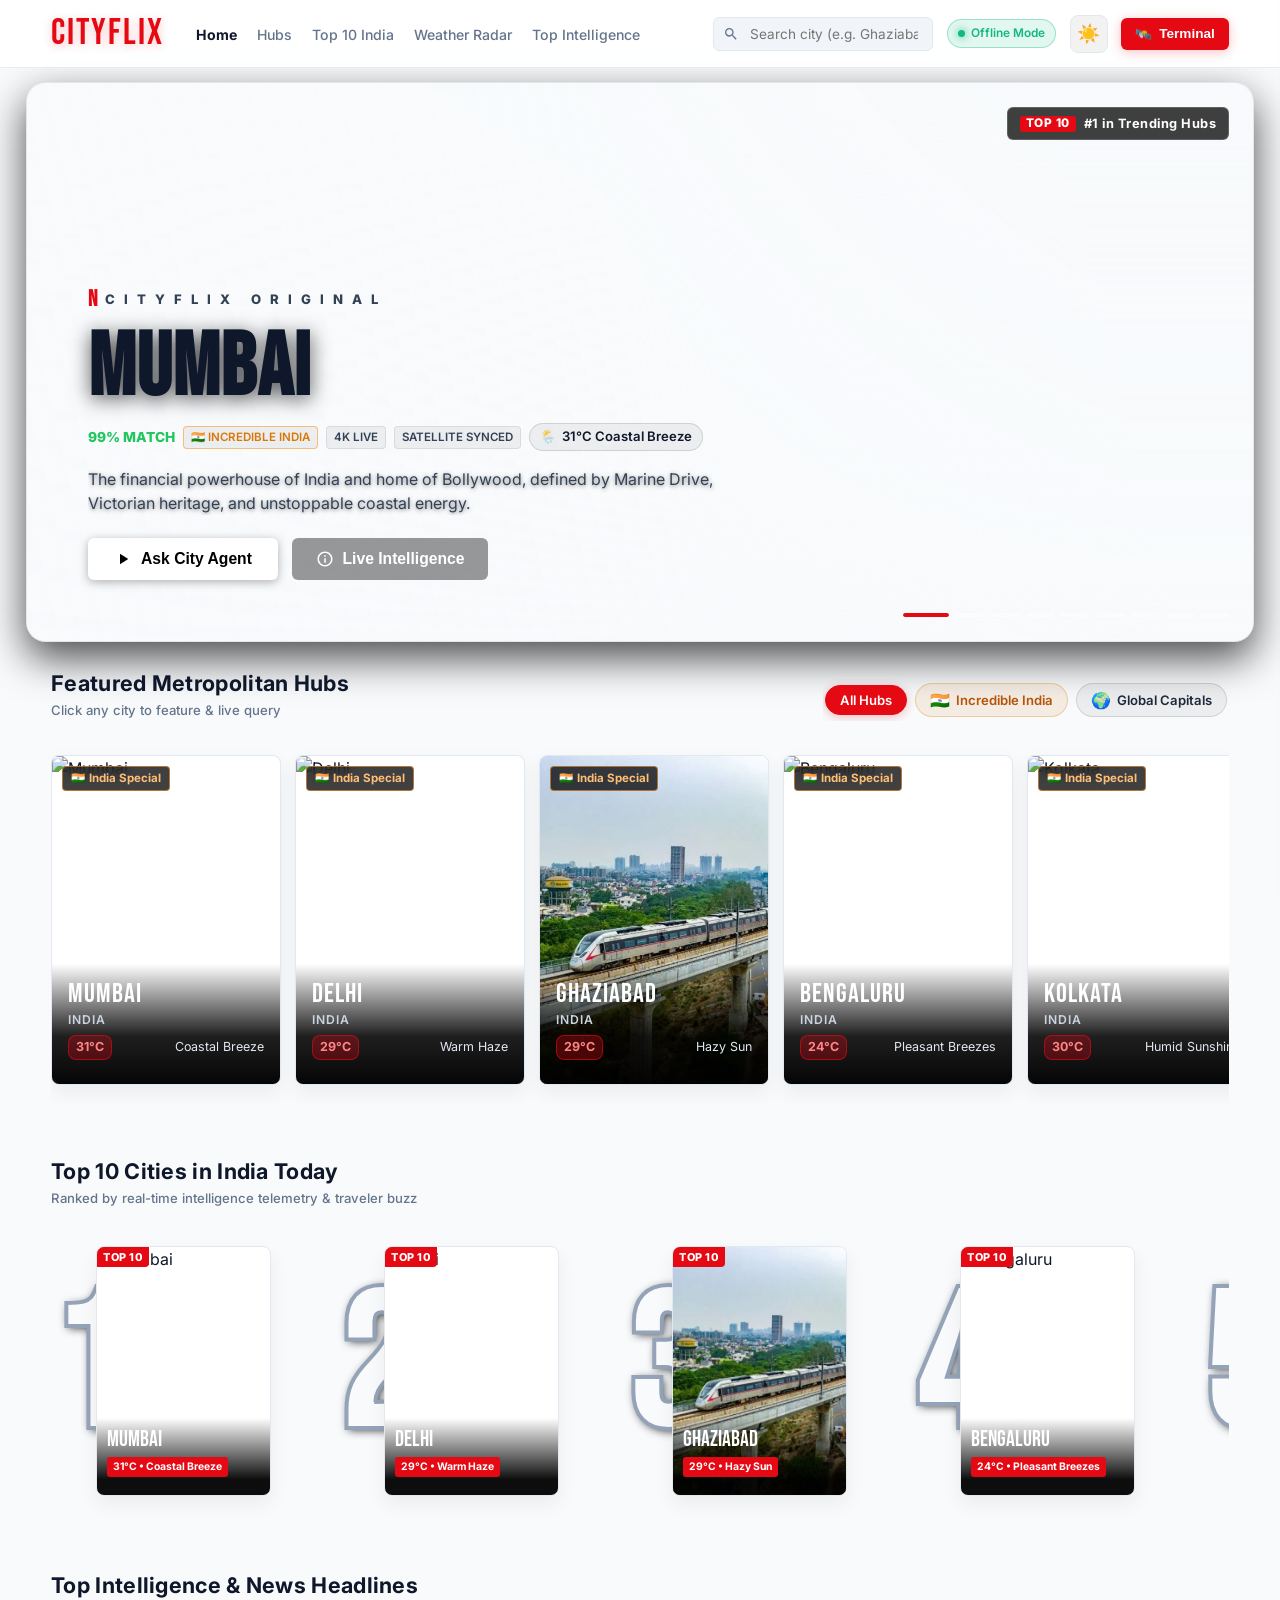
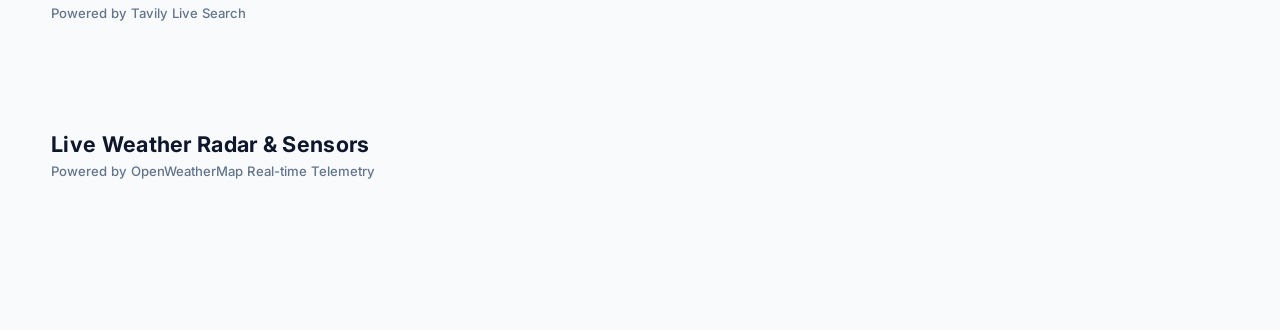
==== commit b49cdda9: "feat: 3s hero carousel with smooth sliding scroll and white-to-red completion progress dashes" ====
--- a/index.html
+++ b/index.html
@@ -96,6 +96,8 @@
          ==================================================================== -->
     <div class="hero-outer-frame">
         <section class="hero-billboard" id="hero" aria-label="Featured City Carousel">
+            <!-- Hardware Accelerated Sliding Track for Silky Smooth Carousel Slide Transition -->
+            <div class="hero-slider-track" id="heroSliderTrack"></div>
             <div class="hero-vignette"></div>
 
             <!-- Hero Nav Arrows -->
--- a/style.css
+++ b/style.css
@@ -573,11 +573,32 @@
     background-repeat: no-repeat;
     box-shadow: 0 16px 40px rgba(0, 0, 0, 0.7);
     border: 1px solid var(--border-light);
-    transition: background-image 0.75s ease-in-out;
 }
 
 .hero-billboard:hover .hero-nav-arrow {
     opacity: 0.85;
+}
+
+/* Sliding Hero Background Track for Ultra Smooth Scroll / Slide */
+.hero-slider-track {
+    position: absolute;
+    top: 0;
+    left: 0;
+    width: 100%;
+    height: 100%;
+    display: flex;
+    transition: transform 0.85s cubic-bezier(0.25, 1, 0.5, 1);
+    will-change: transform;
+    z-index: 1;
+}
+
+.hero-slide {
+    flex: 0 0 100%;
+    width: 100%;
+    height: 100%;
+    background-size: cover;
+    background-position: center 30%;
+    background-repeat: no-repeat;
 }
 
 /* Hero Vignette Gradients */
@@ -590,6 +611,7 @@
     background: var(--hero-vignette-1), var(--hero-vignette-2);
     pointer-events: none;
     transition: background 0.3s ease;
+    z-index: 5;
 }
 
 /* Hero Nav Arrows */
@@ -675,6 +697,21 @@
     transition: opacity 0.4s ease;
 }
 
+.hero-content.slide-transition {
+    animation: heroTextReveal 0.5s cubic-bezier(0.16, 1, 0.3, 1) forwards;
+}
+
+@keyframes heroTextReveal {
+    0% {
+        opacity: 0.3;
+        transform: translateY(12px);
+    }
+    100% {
+        opacity: 1;
+        transform: translateY(0);
+    }
+}
+
 .hero-series-badge {
     display: inline-flex;
     align-items: center;
@@ -803,30 +840,66 @@
     transform: scale(1.03);
 }
 
-/* Netflix Segmented Progress Indicator Dashes */
+/* Netflix Segmented Progress Indicator Dashes (White to Red Completion) */
 .hero-indicators {
     position: absolute;
     bottom: 24px;
     right: 24px;
-    z-index: 20;
-    display: flex;
-    align-items: center;
-    gap: 6px;
+    z-index: 25;
+    display: flex;
+    align-items: center;
+    gap: 7px;
 }
 
 .hero-indicator-dash {
-    width: 24px;
+    width: 28px;
     height: 4px;
-    background: rgba(255, 255, 255, 0.3);
-    border-radius: 2px;
-    cursor: pointer;
-    transition: all 0.3s ease;
+    background: rgba(255, 255, 255, 0.45);
+    border-radius: 3px;
+    cursor: pointer;
+    position: relative;
+    overflow: hidden;
+    transition: width 0.35s cubic-bezier(0.25, 1, 0.5, 1), background-color 0.25s ease;
+}
+
+.hero-indicator-dash:hover {
+    background: rgba(255, 255, 255, 0.8);
 }
 
 .hero-indicator-dash.active {
-    width: 38px;
+    width: 46px;
+    background: rgba(255, 255, 255, 0.45);
+}
+
+/* Inner progress bar that completes from white to glowing Netflix red */
+.hero-indicator-fill {
+    position: absolute;
+    top: 0;
+    left: 0;
+    height: 100%;
+    width: 0%;
     background: var(--netflix-red);
-    box-shadow: 0 0 8px var(--netflix-red-glow);
+    border-radius: 3px;
+    box-shadow: 0 0 10px var(--netflix-red-glow), 0 0 4px var(--netflix-red);
+    will-change: width;
+}
+
+.hero-indicator-dash.completed .hero-indicator-fill {
+    width: 100%;
+}
+
+@keyframes heroProgressFill {
+    0% {
+        width: 0%;
+    }
+    100% {
+        width: 100%;
+    }
+}
+
+/* Pause red completion progress on hover */
+.hero-outer-frame:hover .hero-indicator-dash.active .hero-indicator-fill {
+    animation-play-state: paused;
 }
 
 /* ==========================================================================
@@ -1113,8 +1186,16 @@
     display: flex;
     gap: 0;
     overflow-x: auto;
+    overflow-y: hidden;
     padding: 1.4rem 4px;
+    scroll-behavior: smooth;
     scroll-snap-type: x mandatory;
+    scrollbar-width: none;
+    -webkit-overflow-scrolling: touch;
+}
+
+.top10-track::-webkit-scrollbar {
+    display: none;
 }
 
 .top10-card {
@@ -2227,6 +2308,16 @@
     .hero-indicators {
         bottom: 12px;
         right: 12px;
+        gap: 5px;
+    }
+
+    .hero-indicator-dash {
+        width: 18px;
+        height: 3px;
+    }
+
+    .hero-indicator-dash.active {
+        width: 32px;
     }
 
     /* Main Content Spacing on Mobile */
